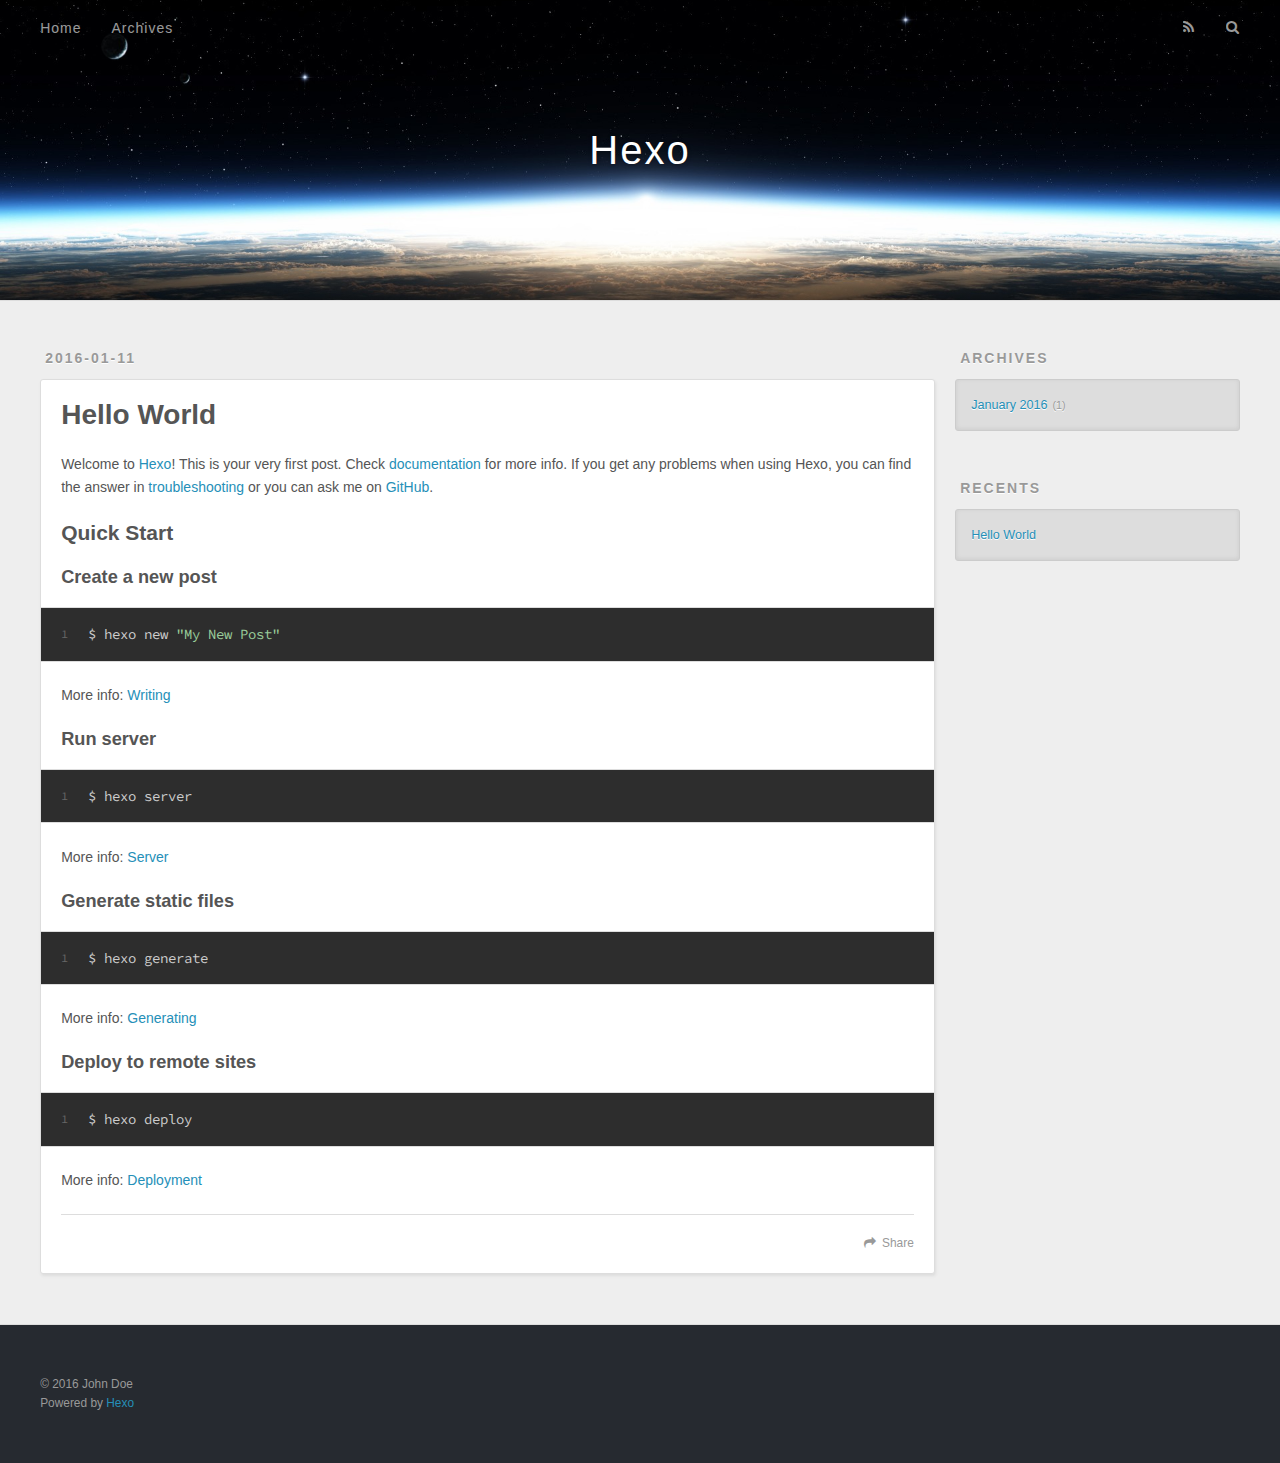
==== index.html @ 00f0c20d "create blog" ====
<!DOCTYPE html>
<html>
<head>
  <meta charset="utf-8">
  
  <title>Hexo</title>
  <meta name="viewport" content="width=device-width, initial-scale=1, maximum-scale=1">
  <meta name="description">
<meta property="og:type" content="website">
<meta property="og:title" content="Hexo">
<meta property="og:url" content="http://yoursite.com/index.html">
<meta property="og:site_name" content="Hexo">
<meta property="og:description">
<meta name="twitter:card" content="summary">
<meta name="twitter:title" content="Hexo">
<meta name="twitter:description">
  
    <link rel="alternative" href="/atom.xml" title="Hexo" type="application/atom+xml">
  
  
    <link rel="icon" href="/favicon.png">
  
  <link href="//fonts.googleapis.com/css?family=Source+Code+Pro" rel="stylesheet" type="text/css">
  <link rel="stylesheet" href="/css/style.css" type="text/css">
  

</head>
<body>
  <div id="container">
    <div id="wrap">
      <header id="header">
  <div id="banner"></div>
  <div id="header-outer" class="outer">
    <div id="header-title" class="inner">
      <h1 id="logo-wrap">
        <a href="/" id="logo">Hexo</a>
      </h1>
      
    </div>
    <div id="header-inner" class="inner">
      <nav id="main-nav">
        <a id="main-nav-toggle" class="nav-icon"></a>
        
          <a class="main-nav-link" href="/">Home</a>
        
          <a class="main-nav-link" href="/archives">Archives</a>
        
      </nav>
      <nav id="sub-nav">
        
          <a id="nav-rss-link" class="nav-icon" href="/atom.xml" title="RSS Feed"></a>
        
        <a id="nav-search-btn" class="nav-icon" title="Search"></a>
      </nav>
      <div id="search-form-wrap">
        <form action="//google.com/search" method="get" accept-charset="UTF-8" class="search-form"><input type="search" name="q" results="0" class="search-form-input" placeholder="Search"><button type="submit" class="search-form-submit">&#xF002;</button><input type="hidden" name="sitesearch" value="http://yoursite.com"></form>
      </div>
    </div>
  </div>
</header>
      <div class="outer">
        <section id="main">
  
    <article id="post-hello-world" class="article article-type-post" itemscope itemprop="blogPost">
  <div class="article-meta">
    <a href="/2016/01/11/hello-world/" class="article-date">
  <time datetime="2016-01-11T11:35:19.000Z" itemprop="datePublished">2016-01-11</time>
</a>
    
  </div>
  <div class="article-inner">
    
    
      <header class="article-header">
        
  
    <h1 itemprop="name">
      <a class="article-title" href="/2016/01/11/hello-world/">Hello World</a>
    </h1>
  

      </header>
    
    <div class="article-entry" itemprop="articleBody">
      
        <p>Welcome to <a href="http://hexo.io/" target="_blank" rel="external">Hexo</a>! This is your very first post. Check <a href="http://hexo.io/docs/" target="_blank" rel="external">documentation</a> for more info. If you get any problems when using Hexo, you can find the answer in <a href="http://hexo.io/docs/troubleshooting.html" target="_blank" rel="external">troubleshooting</a> or you can ask me on <a href="https://github.com/hexojs/hexo/issues" target="_blank" rel="external">GitHub</a>.</p>
<h2 id="Quick_Start"><a href="#Quick_Start" class="headerlink" title="Quick Start"></a>Quick Start</h2><h3 id="Create_a_new_post"><a href="#Create_a_new_post" class="headerlink" title="Create a new post"></a>Create a new post</h3><figure class="highlight bash"><table><tr><td class="gutter"><pre><span class="line">1</span><br></pre></td><td class="code"><pre><span class="line">$ hexo new <span class="string">"My New Post"</span></span><br></pre></td></tr></table></figure>
<p>More info: <a href="http://hexo.io/docs/writing.html" target="_blank" rel="external">Writing</a></p>
<h3 id="Run_server"><a href="#Run_server" class="headerlink" title="Run server"></a>Run server</h3><figure class="highlight bash"><table><tr><td class="gutter"><pre><span class="line">1</span><br></pre></td><td class="code"><pre><span class="line">$ hexo server</span><br></pre></td></tr></table></figure>
<p>More info: <a href="http://hexo.io/docs/server.html" target="_blank" rel="external">Server</a></p>
<h3 id="Generate_static_files"><a href="#Generate_static_files" class="headerlink" title="Generate static files"></a>Generate static files</h3><figure class="highlight bash"><table><tr><td class="gutter"><pre><span class="line">1</span><br></pre></td><td class="code"><pre><span class="line">$ hexo generate</span><br></pre></td></tr></table></figure>
<p>More info: <a href="http://hexo.io/docs/generating.html" target="_blank" rel="external">Generating</a></p>
<h3 id="Deploy_to_remote_sites"><a href="#Deploy_to_remote_sites" class="headerlink" title="Deploy to remote sites"></a>Deploy to remote sites</h3><figure class="highlight bash"><table><tr><td class="gutter"><pre><span class="line">1</span><br></pre></td><td class="code"><pre><span class="line">$ hexo deploy</span><br></pre></td></tr></table></figure>
<p>More info: <a href="http://hexo.io/docs/deployment.html" target="_blank" rel="external">Deployment</a></p>

      
    </div>
    <footer class="article-footer">
      <a data-url="http://yoursite.com/2016/01/11/hello-world/" data-id="cij9w9qoh00009g9wd6t5itrm" class="article-share-link">Share</a>
      
      
    </footer>
  </div>
  
</article>


  
  
</section>
        
          <aside id="sidebar">
  
    
  
    
  
    
  
    
  <div class="widget-wrap">
    <h3 class="widget-title">Archives</h3>
    <div class="widget">
      <ul class="archive-list"><li class="archive-list-item"><a class="archive-list-link" href="/archives/2016/01/">January 2016</a><span class="archive-list-count">1</span></li></ul>
    </div>
  </div>

  
    
  <div class="widget-wrap">
    <h3 class="widget-title">Recents</h3>
    <div class="widget">
      <ul>
        
          <li>
            <a href="/2016/01/11/hello-world/">Hello World</a>
          </li>
        
      </ul>
    </div>
  </div>

  
</aside>
        
      </div>
      <footer id="footer">
  
  <div class="outer">
    <div id="footer-info" class="inner">
      &copy; 2016 John Doe<br>
      Powered by <a href="http://hexo.io/" target="_blank">Hexo</a>
    </div>
  </div>
</footer>
    </div>
    <nav id="mobile-nav">
  
    <a href="/" class="mobile-nav-link">Home</a>
  
    <a href="/archives" class="mobile-nav-link">Archives</a>
  
</nav>
    

<script src="//ajax.googleapis.com/ajax/libs/jquery/2.0.3/jquery.min.js"></script>


  <link rel="stylesheet" href="/fancybox/jquery.fancybox.css" type="text/css">
  <script src="/fancybox/jquery.fancybox.pack.js" type="text/javascript"></script>


<script src="/js/script.js" type="text/javascript"></script>

  </div>
</body>
</html>
---- css/style.css ----
body {
  width: 100%;
}
body:before,
body:after {
  content: "";
  display: table;
}
body:after {
  clear: both;
}
html,
body,
div,
span,
applet,
object,
iframe,
h1,
h2,
h3,
h4,
h5,
h6,
p,
blockquote,
pre,
a,
abbr,
acronym,
address,
big,
cite,
code,
del,
dfn,
em,
img,
ins,
kbd,
q,
s,
samp,
small,
strike,
strong,
sub,
sup,
tt,
var,
dl,
dt,
dd,
ol,
ul,
li,
fieldset,
form,
label,
legend,
table,
caption,
tbody,
tfoot,
thead,
tr,
th,
td {
  margin: 0;
  padding: 0;
  border: 0;
  outline: 0;
  font-weight: inherit;
  font-style: inherit;
  font-family: inherit;
  font-size: 100%;
  vertical-align: baseline;
}
body {
  line-height: 1;
  color: #000;
  background: #fff;
}
ol,
ul {
  list-style: none;
}
table {
  border-collapse: separate;
  border-spacing: 0;
  vertical-align: middle;
}
caption,
th,
td {
  text-align: left;
  font-weight: normal;
  vertical-align: middle;
}
a img {
  border: none;
}
input,
button {
  margin: 0;
  padding: 0;
}
input::-moz-focus-inner,
button::-moz-focus-inner {
  border: 0;
  padding: 0;
}
@font-face {
  font-family: FontAwesome;
  font-style: normal;
  font-weight: normal;
  src: url("fonts/fontawesome-webfont.eot?v=#4.0.3");
  src: url("fonts/fontawesome-webfont.eot?#iefix&v=#4.0.3") format("embedded-opentype"), url("fonts/fontawesome-webfont.woff?v=#4.0.3") format("woff"), url("fonts/fontawesome-webfont.ttf?v=#4.0.3") format("truetype"), url("fonts/fontawesome-webfont.svg#fontawesomeregular?v=#4.0.3") format("svg");
}
html,
body,
#container {
  height: 100%;
}
body {
  background: #eee;
  font: 14px "Helvetica Neue", Helvetica, Arial, sans-serif;
  -webkit-text-size-adjust: 100%;
}
.outer {
  max-width: 1220px;
  margin: 0 auto;
  padding: 0 20px;
}
.outer:before,
.outer:after {
  content: "";
  display: table;
}
.outer:after {
  clear: both;
}
.inner {
  display: inline;
  float: left;
  width: 98.33333333333333%;
  margin: 0 0.833333333333333%;
}
.left,
.alignleft {
  float: left;
}
.right,
.alignright {
  float: right;
}
.clear {
  clear: both;
}
#container {
  position: relative;
}
.mobile-nav-on {
  overflow: hidden;
}
#wrap {
  height: 100%;
  width: 100%;
  position: absolute;
  top: 0;
  left: 0;
  -webkit-transition: 0.2s ease-out;
  -moz-transition: 0.2s ease-out;
  -ms-transition: 0.2s ease-out;
  transition: 0.2s ease-out;
  z-index: 1;
  background: #eee;
}
.mobile-nav-on #wrap {
  left: 280px;
}
@media screen and (min-width: 768px) {
  #main {
    display: inline;
    float: left;
    width: 73.33333333333333%;
    margin: 0 0.833333333333333%;
  }
}
.article-date,
.article-category-link,
.archive-year,
.widget-title {
  text-decoration: none;
  text-transform: uppercase;
  letter-spacing: 2px;
  color: #999;
  margin-bottom: 1em;
  margin-left: 5px;
  line-height: 1em;
  text-shadow: 0 1px #fff;
  font-weight: bold;
}
.article-inner,
.archive-article-inner {
  background: #fff;
  -webkit-box-shadow: 1px 2px 3px #ddd;
  box-shadow: 1px 2px 3px #ddd;
  border: 1px solid #ddd;
  -webkit-border-radius: 3px;
  border-radius: 3px;
}
.article-entry h1,
.widget h1 {
  font-size: 2em;
}
.article-entry h2,
.widget h2 {
  font-size: 1.5em;
}
.article-entry h3,
.widget h3 {
  font-size: 1.3em;
}
.article-entry h4,
.widget h4 {
  font-size: 1.2em;
}
.article-entry h5,
.widget h5 {
  font-size: 1em;
}
.article-entry h6,
.widget h6 {
  font-size: 1em;
  color: #999;
}
.article-entry hr,
.widget hr {
  border: 1px dashed #ddd;
}
.article-entry strong,
.widget strong {
  font-weight: bold;
}
.article-entry em,
.widget em,
.article-entry cite,
.widget cite {
  font-style: italic;
}
.article-entry sup,
.widget sup,
.article-entry sub,
.widget sub {
  font-size: 0.75em;
  line-height: 0;
  position: relative;
  vertical-align: baseline;
}
.article-entry sup,
.widget sup {
  top: -0.5em;
}
.article-entry sub,
.widget sub {
  bottom: -0.2em;
}
.article-entry small,
.widget small {
  font-size: 0.85em;
}
.article-entry acronym,
.widget acronym,
.article-entry abbr,
.widget abbr {
  border-bottom: 1px dotted;
}
.article-entry ul,
.widget ul,
.article-entry ol,
.widget ol,
.article-entry dl,
.widget dl {
  margin: 0 20px;
  line-height: 1.6em;
}
.article-entry ul ul,
.widget ul ul,
.article-entry ol ul,
.widget ol ul,
.article-entry ul ol,
.widget ul ol,
.article-entry ol ol,
.widget ol ol {
  margin-top: 0;
  margin-bottom: 0;
}
.article-entry ul,
.widget ul {
  list-style: disc;
}
.article-entry ol,
.widget ol {
  list-style: decimal;
}
.article-entry dt,
.widget dt {
  font-weight: bold;
}
#header {
  height: 300px;
  position: relative;
  border-bottom: 1px solid #ddd;
}
#header:before,
#header:after {
  content: "";
  position: absolute;
  left: 0;
  right: 0;
  height: 40px;
}
#header:before {
  top: 0;
  background: -webkit-linear-gradient(rgba(0,0,0,0.2), transparent);
  background: -moz-linear-gradient(rgba(0,0,0,0.2), transparent);
  background: -ms-linear-gradient(rgba(0,0,0,0.2), transparent);
  background: linear-gradient(rgba(0,0,0,0.2), transparent);
}
#header:after {
  bottom: 0;
  background: -webkit-linear-gradient(transparent, rgba(0,0,0,0.2));
  background: -moz-linear-gradient(transparent, rgba(0,0,0,0.2));
  background: -ms-linear-gradient(transparent, rgba(0,0,0,0.2));
  background: linear-gradient(transparent, rgba(0,0,0,0.2));
}
#header-outer {
  height: 100%;
  position: relative;
}
#header-inner {
  position: relative;
  overflow: hidden;
}
#banner {
  position: absolute;
  top: 0;
  left: 0;
  width: 100%;
  height: 100%;
  background: url("images/banner.jpg") center #000;
  -webkit-background-size: cover;
  -moz-background-size: cover;
  background-size: cover;
  z-index: -1;
}
#header-title {
  text-align: center;
  height: 40px;
  position: absolute;
  top: 50%;
  left: 0;
  margin-top: -20px;
}
#logo,
#subtitle {
  text-decoration: none;
  color: #fff;
  font-weight: 300;
  text-shadow: 0 1px 4px rgba(0,0,0,0.3);
}
#logo {
  font-size: 40px;
  line-height: 40px;
  letter-spacing: 2px;
}
#subtitle {
  font-size: 16px;
  line-height: 16px;
  letter-spacing: 1px;
}
#subtitle-wrap {
  margin-top: 16px;
}
#main-nav {
  float: left;
  margin-left: -15px;
}
.nav-icon,
.main-nav-link {
  float: left;
  color: #fff;
  opacity: 0.6;
  text-decoration: none;
  text-shadow: 0 1px rgba(0,0,0,0.2);
  -webkit-transition: opacity 0.2s;
  -moz-transition: opacity 0.2s;
  -ms-transition: opacity 0.2s;
  transition: opacity 0.2s;
  display: block;
  padding: 20px 15px;
}
.nav-icon:hover,
.main-nav-link:hover {
  opacity: 1;
}
.nav-icon {
  font-family: FontAwesome;
  text-align: center;
  font-size: 14px;
  width: 14px;
  height: 14px;
  padding: 20px 15px;
  position: relative;
  cursor: pointer;
}
.main-nav-link {
  font-weight: 300;
  letter-spacing: 1px;
}
@media screen and (max-width: 479px) {
  .main-nav-link {
    display: none;
  }
}
#main-nav-toggle {
  display: none;
}
#main-nav-toggle:before {
  content: "\f0c9";
}
@media screen and (max-width: 479px) {
  #main-nav-toggle {
    display: block;
  }
}
#sub-nav {
  float: right;
  margin-right: -15px;
}
#nav-rss-link:before {
  content: "\f09e";
}
#nav-search-btn:before {
  content: "\f002";
}
#search-form-wrap {
  position: absolute;
  top: 15px;
  width: 150px;
  height: 30px;
  right: -150px;
  opacity: 0;
  -webkit-transition: 0.2s ease-out;
  -moz-transition: 0.2s ease-out;
  -ms-transition: 0.2s ease-out;
  transition: 0.2s ease-out;
}
#search-form-wrap.on {
  opacity: 1;
  right: 0;
}
@media screen and (max-width: 479px) {
  #search-form-wrap {
    width: 100%;
    right: -100%;
  }
}
.search-form {
  position: absolute;
  top: 0;
  left: 0;
  right: 0;
  background: #fff;
  padding: 5px 15px;
  -webkit-border-radius: 15px;
  border-radius: 15px;
  -webkit-box-shadow: 0 0 10px rgba(0,0,0,0.3);
  box-shadow: 0 0 10px rgba(0,0,0,0.3);
}
.search-form-input {
  border: none;
  background: none;
  color: #555;
  width: 100%;
  font: 13px "Helvetica Neue", Helvetica, Arial, sans-serif;
  outline: none;
}
.search-form-input::-webkit-search-results-decoration,
.search-form-input::-webkit-search-cancel-button {
  -webkit-appearance: none;
}
.search-form-submit {
  position: absolute;
  top: 50%;
  right: 10px;
  margin-top: -7px;
  font: 13px FontAwesome;
  border: none;
  background: none;
  color: #bbb;
  cursor: pointer;
}
.search-form-submit:hover,
.search-form-submit:focus {
  color: #777;
}
.article {
  margin: 50px 0;
}
.article-inner {
  overflow: hidden;
}
.article-meta:before,
.article-meta:after {
  content: "";
  display: table;
}
.article-meta:after {
  clear: both;
}
.article-date {
  float: left;
}
.article-category {
  float: left;
  line-height: 1em;
  color: #ccc;
  text-shadow: 0 1px #fff;
  margin-left: 8px;
}
.article-category:before {
  content: "\2022";
}
.article-category-link {
  margin: 0 12px 1em;
}
.article-header {
  padding: 20px 20px 0;
}
.article-title {
  text-decoration: none;
  font-size: 2em;
  font-weight: bold;
  color: #555;
  line-height: 1.1em;
  -webkit-transition: color 0.2s;
  -moz-transition: color 0.2s;
  -ms-transition: color 0.2s;
  transition: color 0.2s;
}
a.article-title:hover {
  color: #258fb8;
}
.article-entry {
  color: #555;
  padding: 0 20px;
}
.article-entry:before,
.article-entry:after {
  content: "";
  display: table;
}
.article-entry:after {
  clear: both;
}
.article-entry p,
.article-entry table {
  line-height: 1.6em;
  margin: 1.6em 0;
}
.article-entry h1,
.article-entry h2,
.article-entry h3,
.article-entry h4,
.article-entry h5,
.article-entry h6 {
  font-weight: bold;
}
.article-entry h1,
.article-entry h2,
.article-entry h3,
.article-entry h4,
.article-entry h5,
.article-entry h6 {
  line-height: 1.1em;
  margin: 1.1em 0;
}
.article-entry a {
  color: #258fb8;
  text-decoration: none;
}
.article-entry a:hover {
  text-decoration: underline;
}
.article-entry ul,
.article-entry ol,
.article-entry dl {
  margin-top: 1.6em;
  margin-bottom: 1.6em;
}
.article-entry img,
.article-entry video {
  max-width: 100%;
  height: auto;
  display: block;
  margin: auto;
}
.article-entry iframe {
  border: none;
}
.article-entry table {
  width: 100%;
  border-collapse: collapse;
  border-spacing: 0;
}
.article-entry th {
  font-weight: bold;
  border-bottom: 3px solid #ddd;
  padding-bottom: 0.5em;
}
.article-entry td {
  border-bottom: 1px solid #ddd;
  padding: 10px 0;
}
.article-entry blockquote {
  font-family: Georgia, "Times New Roman", serif;
  font-size: 1.4em;
  margin: 1.6em 20px;
  text-align: center;
}
.article-entry blockquote footer {
  font-size: 14px;
  margin: 1.6em 0;
  font-family: "Helvetica Neue", Helvetica, Arial, sans-serif;
}
.article-entry blockquote footer cite:before {
  content: "—";
  padding: 0 0.5em;
}
.article-entry .pullquote {
  text-align: left;
  width: 45%;
  margin: 0;
}
.article-entry .pullquote.left {
  margin-left: 0.5em;
  margin-right: 1em;
}
.article-entry .pullquote.right {
  margin-right: 0.5em;
  margin-left: 1em;
}
.article-entry .caption {
  color: #999;
  display: block;
  font-size: 0.9em;
  margin-top: 0.5em;
  position: relative;
  text-align: center;
}
.article-entry .video-container {
  position: relative;
  padding-top: 56.25%;
  height: 0;
  overflow: hidden;
}
.article-entry .video-container iframe,
.article-entry .video-container object,
.article-entry .video-container embed {
  position: absolute;
  top: 0;
  left: 0;
  width: 100%;
  height: 100%;
  margin-top: 0;
}
.article-more-link a {
  display: inline-block;
  line-height: 1em;
  padding: 6px 15px;
  -webkit-border-radius: 15px;
  border-radius: 15px;
  background: #eee;
  color: #999;
  text-shadow: 0 1px #fff;
  text-decoration: none;
}
.article-more-link a:hover {
  background: #258fb8;
  color: #fff;
  text-decoration: none;
  text-shadow: 0 1px #1e7293;
}
.article-footer {
  font-size: 0.85em;
  line-height: 1.6em;
  border-top: 1px solid #ddd;
  padding-top: 1.6em;
  margin: 0 20px 20px;
}
.article-footer:before,
.article-footer:after {
  content: "";
  display: table;
}
.article-footer:after {
  clear: both;
}
.article-footer a {
  color: #999;
  text-decoration: none;
}
.article-footer a:hover {
  color: #555;
}
.article-tag-list-item {
  float: left;
  margin-right: 10px;
}
.article-tag-list-link:before {
  content: "#";
}
.article-comment-link {
  float: right;
}
.article-comment-link:before {
  content: "\f075";
  font-family: FontAwesome;
  padding-right: 8px;
}
.article-share-link {
  cursor: pointer;
  float: right;
  margin-left: 20px;
}
.article-share-link:before {
  content: "\f064";
  font-family: FontAwesome;
  padding-right: 6px;
}
#article-nav {
  position: relative;
}
#article-nav:before,
#article-nav:after {
  content: "";
  display: table;
}
#article-nav:after {
  clear: both;
}
@media screen and (min-width: 768px) {
  #article-nav {
    margin: 50px 0;
  }
  #article-nav:before {
    width: 8px;
    height: 8px;
    position: absolute;
    top: 50%;
    left: 50%;
    margin-top: -4px;
    margin-left: -4px;
    content: "";
    -webkit-border-radius: 50%;
    border-radius: 50%;
    background: #ddd;
    -webkit-box-shadow: 0 1px 2px #fff;
    box-shadow: 0 1px 2px #fff;
  }
}
.article-nav-link-wrap {
  text-decoration: none;
  text-shadow: 0 1px #fff;
  color: #999;
  -webkit-box-sizing: border-box;
  -moz-box-sizing: border-box;
  box-sizing: border-box;
  margin-top: 50px;
  text-align: center;
  display: block;
}
.article-nav-link-wrap:hover {
  color: #555;
}
@media screen and (min-width: 768px) {
  .article-nav-link-wrap {
    width: 50%;
    margin-top: 0;
  }
}
@media screen and (min-width: 768px) {
  #article-nav-newer {
    float: left;
    text-align: right;
    padding-right: 20px;
  }
}
@media screen and (min-width: 768px) {
  #article-nav-older {
    float: right;
    text-align: left;
    padding-left: 20px;
  }
}
.article-nav-caption {
  text-transform: uppercase;
  letter-spacing: 2px;
  color: #ddd;
  line-height: 1em;
  font-weight: bold;
}
#article-nav-newer .article-nav-caption {
  margin-right: -2px;
}
.article-nav-title {
  font-size: 0.85em;
  line-height: 1.6em;
  margin-top: 0.5em;
}
.article-share-box {
  position: absolute;
  display: none;
  background: #fff;
  -webkit-box-shadow: 1px 2px 10px rgba(0,0,0,0.2);
  box-shadow: 1px 2px 10px rgba(0,0,0,0.2);
  -webkit-border-radius: 3px;
  border-radius: 3px;
  margin-left: -145px;
  overflow: hidden;
  z-index: 1;
}
.article-share-box.on {
  display: block;
}
.article-share-input {
  width: 100%;
  background: none;
  -webkit-box-sizing: border-box;
  -moz-box-sizing: border-box;
  box-sizing: border-box;
  font: 14px "Helvetica Neue", Helvetica, Arial, sans-serif;
  padding: 0 15px;
  color: #555;
  outline: none;
  border: 1px solid #ddd;
  -webkit-border-radius: 3px 3px 0 0;
  border-radius: 3px 3px 0 0;
  height: 36px;
  line-height: 36px;
}
.article-share-links {
  background: #eee;
}
.article-share-links:before,
.article-share-links:after {
  content: "";
  display: table;
}
.article-share-links:after {
  clear: both;
}
.article-share-twitter,
.article-share-facebook,
.article-share-pinterest,
.article-share-google {
  width: 50px;
  height: 36px;
  display: block;
  float: left;
  position: relative;
  color: #999;
  text-shadow: 0 1px #fff;
}
.article-share-twitter:before,
.article-share-facebook:before,
.article-share-pinterest:before,
.article-share-google:before {
  font-size: 20px;
  font-family: FontAwesome;
  width: 20px;
  height: 20px;
  position: absolute;
  top: 50%;
  left: 50%;
  margin-top: -10px;
  margin-left: -10px;
  text-align: center;
}
.article-share-twitter:hover,
.article-share-facebook:hover,
.article-share-pinterest:hover,
.article-share-google:hover {
  color: #fff;
}
.article-share-twitter:before {
  content: "\f099";
}
.article-share-twitter:hover {
  background: #00aced;
  text-shadow: 0 1px #008abe;
}
.article-share-facebook:before {
  content: "\f09a";
}
.article-share-facebook:hover {
  background: #3b5998;
  text-shadow: 0 1px #2f477a;
}
.article-share-pinterest:before {
  content: "\f0d2";
}
.article-share-pinterest:hover {
  background: #cb2027;
  text-shadow: 0 1px #a21a1f;
}
.article-share-google:before {
  content: "\f0d5";
}
.article-share-google:hover {
  background: #dd4b39;
  text-shadow: 0 1px #be3221;
}
.article-gallery {
  background: #000;
  position: relative;
}
.article-gallery-photos {
  position: relative;
  overflow: hidden;
}
.article-gallery-img {
  display: none;
  max-width: 100%;
}
.article-gallery-img:first-child {
  display: block;
}
.article-gallery-img.loaded {
  position: absolute;
  display: block;
}
.article-gallery-img img {
  display: block;
  max-width: 100%;
  margin: 0 auto;
}
#comments {
  background: #fff;
  -webkit-box-shadow: 1px 2px 3px #ddd;
  box-shadow: 1px 2px 3px #ddd;
  padding: 20px;
  border: 1px solid #ddd;
  -webkit-border-radius: 3px;
  border-radius: 3px;
  margin: 50px 0;
}
#comments a {
  color: #258fb8;
}
.archives-wrap {
  margin: 50px 0;
}
.archives:before,
.archives:after {
  content: "";
  display: table;
}
.archives:after {
  clear: both;
}
.archive-year-wrap {
  margin-bottom: 1em;
}
.archives {
  -webkit-column-gap: 10px;
  -moz-column-gap: 10px;
  column-gap: 10px;
}
@media screen and (min-width: 480px) and (max-width: 767px) {
  .archives {
    -webkit-column-count: 2;
    -moz-column-count: 2;
    column-count: 2;
  }
}
@media screen and (min-width: 768px) {
  .archives {
    -webkit-column-count: 3;
    -moz-column-count: 3;
    column-count: 3;
  }
}
.archive-article {
  -webkit-column-break-inside: avoid;
  page-break-inside: avoid;
  overflow: hidden;
  break-inside: avoid-column;
}
.archive-article-inner {
  padding: 10px;
  margin-bottom: 15px;
}
.archive-article-title {
  text-decoration: none;
  font-weight: bold;
  color: #555;
  -webkit-transition: color 0.2s;
  -moz-transition: color 0.2s;
  -ms-transition: color 0.2s;
  transition: color 0.2s;
  line-height: 1.6em;
}
.archive-article-title:hover {
  color: #258fb8;
}
.archive-article-footer {
  margin-top: 1em;
}
.archive-article-date {
  color: #999;
  text-decoration: none;
  font-size: 0.85em;
  line-height: 1em;
  margin-bottom: 0.5em;
  display: block;
}
#page-nav {
  margin: 50px auto;
  background: #fff;
  -webkit-box-shadow: 1px 2px 3px #ddd;
  box-shadow: 1px 2px 3px #ddd;
  border: 1px solid #ddd;
  -webkit-border-radius: 3px;
  border-radius: 3px;
  text-align: center;
  color: #999;
  overflow: hidden;
}
#page-nav:before,
#page-nav:after {
  content: "";
  display: table;
}
#page-nav:after {
  clear: both;
}
#page-nav a,
#page-nav span {
  padding: 10px 20px;
  line-height: 1;
  height: 2ex;
}
#page-nav a {
  color: #999;
  text-decoration: none;
}
#page-nav a:hover {
  background: #999;
  color: #fff;
}
#page-nav .prev {
  float: left;
}
#page-nav .next {
  float: right;
}
#page-nav .page-number {
  display: inline-block;
}
@media screen and (max-width: 479px) {
  #page-nav .page-number {
    display: none;
  }
}
#page-nav .current {
  color: #555;
  font-weight: bold;
}
#page-nav .space {
  color: #ddd;
}
#footer {
  background: #262a30;
  padding: 50px 0;
  border-top: 1px solid #ddd;
  color: #999;
}
#footer a {
  color: #258fb8;
  text-decoration: none;
}
#footer a:hover {
  text-decoration: underline;
}
#footer-info {
  line-height: 1.6em;
  font-size: 0.85em;
}
.article-entry pre,
.article-entry .highlight {
  background: #2d2d2d;
  margin: 0 -20px;
  padding: 15px 20px;
  border-style: solid;
  border-color: #ddd;
  border-width: 1px 0;
  overflow: auto;
  color: #ccc;
  line-height: 22.400000000000002px;
}
.article-entry .highlight .gutter pre,
.article-entry .gist .gist-file .gist-data .line-numbers {
  color: #666;
  font-size: 0.85em;
}
.article-entry pre,
.article-entry code {
  font-family: "Source Code Pro", Consolas, Monaco, Menlo, Consolas, monospace;
}
.article-entry code {
  background: #eee;
  text-shadow: 0 1px #fff;
  padding: 0 0.3em;
}
.article-entry pre code {
  background: none;
  text-shadow: none;
  padding: 0;
}
.article-entry .highlight pre {
  border: none;
  margin: 0;
  padding: 0;
}
.article-entry .highlight table {
  margin: 0;
  width: auto;
}
.article-entry .highlight td {
  border: none;
  padding: 0;
}
.article-entry .highlight figcaption {
  font-size: 0.85em;
  color: #999;
  line-height: 1em;
  margin-bottom: 1em;
}
.article-entry .highlight figcaption:before,
.article-entry .highlight figcaption:after {
  content: "";
  display: table;
}
.article-entry .highlight figcaption:after {
  clear: both;
}
.article-entry .highlight figcaption a {
  float: right;
}
.article-entry .highlight .gutter pre {
  text-align: right;
  padding-right: 20px;
}
.article-entry .highlight .line {
  height: 22.400000000000002px;
}
.article-entry .gist {
  margin: 0 -20px;
  border-style: solid;
  border-color: #ddd;
  border-width: 1px 0;
  background: #2d2d2d;
  padding: 15px 20px 15px 0;
}
.article-entry .gist .gist-file {
  border: none;
  font-family: "Source Code Pro", Consolas, Monaco, Menlo, Consolas, monospace;
  margin: 0;
}
.article-entry .gist .gist-file .gist-data {
  background: none;
  border: none;
}
.article-entry .gist .gist-file .gist-data .line-numbers {
  background: none;
  border: none;
  padding: 0 20px 0 0;
}
.article-entry .gist .gist-file .gist-data .line-data {
  padding: 0 !important;
}
.article-entry .gist .gist-file .highlight {
  margin: 0;
  padding: 0;
  border: none;
}
.article-entry .gist .gist-file .gist-meta {
  background: #2d2d2d;
  color: #999;
  font: 0.85em "Helvetica Neue", Helvetica, Arial, sans-serif;
  text-shadow: 0 0;
  padding: 0;
  margin-top: 1em;
  margin-left: 20px;
}
.article-entry .gist .gist-file .gist-meta a {
  color: #258fb8;
  font-weight: normal;
}
.article-entry .gist .gist-file .gist-meta a:hover {
  text-decoration: underline;
}
pre .comment,
pre .title {
  color: #999;
}
pre .variable,
pre .attribute,
pre .tag,
pre .regexp,
pre .ruby .constant,
pre .xml .tag .title,
pre .xml .pi,
pre .xml .doctype,
pre .html .doctype,
pre .css .id,
pre .css .class,
pre .css .pseudo {
  color: #f2777a;
}
pre .number,
pre .preprocessor,
pre .built_in,
pre .literal,
pre .params,
pre .constant {
  color: #f99157;
}
pre .class,
pre .ruby .class .title,
pre .css .rules .attribute {
  color: #9c9;
}
pre .string,
pre .value,
pre .inheritance,
pre .header,
pre .ruby .symbol,
pre .xml .cdata {
  color: #9c9;
}
pre .css .hexcolor {
  color: #6cc;
}
pre .function,
pre .python .decorator,
pre .python .title,
pre .ruby .function .title,
pre .ruby .title .keyword,
pre .perl .sub,
pre .javascript .title,
pre .coffeescript .title {
  color: #69c;
}
pre .keyword,
pre .javascript .function {
  color: #c9c;
}
@media screen and (max-width: 479px) {
  #mobile-nav {
    position: absolute;
    top: 0;
    left: 0;
    width: 280px;
    height: 100%;
    background: #191919;
    border-right: 1px solid #fff;
  }
}
@media screen and (max-width: 479px) {
  .mobile-nav-link {
    display: block;
    color: #999;
    text-decoration: none;
    padding: 15px 20px;
    font-weight: bold;
  }
  .mobile-nav-link:hover {
    color: #fff;
  }
}
@media screen and (min-width: 768px) {
  #sidebar {
    display: inline;
    float: left;
    width: 23.333333333333332%;
    margin: 0 0.833333333333333%;
  }
}
.widget-wrap {
  margin: 50px 0;
}
.widget {
  color: #777;
  text-shadow: 0 1px #fff;
  background: #ddd;
  -webkit-box-shadow: 0 -1px 4px #ccc inset;
  box-shadow: 0 -1px 4px #ccc inset;
  border: 1px solid #ccc;
  padding: 15px;
  -webkit-border-radius: 3px;
  border-radius: 3px;
}
.widget a {
  color: #258fb8;
  text-decoration: none;
}
.widget a:hover {
  text-decoration: underline;
}
.widget ul ul,
.widget ol ul,
.widget dl ul,
.widget ul ol,
.widget ol ol,
.widget dl ol,
.widget ul dl,
.widget ol dl,
.widget dl dl {
  margin-left: 15px;
  list-style: disc;
}
.widget {
  line-height: 1.6em;
  word-wrap: break-word;
  font-size: 0.9em;
}
.widget ul,
.widget ol {
  list-style: none;
  margin: 0;
}
.widget ul ul,
.widget ol ul,
.widget ul ol,
.widget ol ol {
  margin: 0 20px;
}
.widget ul ul,
.widget ol ul {
  list-style: disc;
}
.widget ul ol,
.widget ol ol {
  list-style: decimal;
}
.category-list-count,
.tag-list-count,
.archive-list-count {
  padding-left: 5px;
  color: #999;
  font-size: 0.85em;
}
.category-list-count:before,
.tag-list-count:before,
.archive-list-count:before {
  content: "(";
}
.category-list-count:after,
.tag-list-count:after,
.archive-list-count:after {
  content: ")";
}
.tagcloud a {
  margin-right: 5px;
  display: inline-block;
}
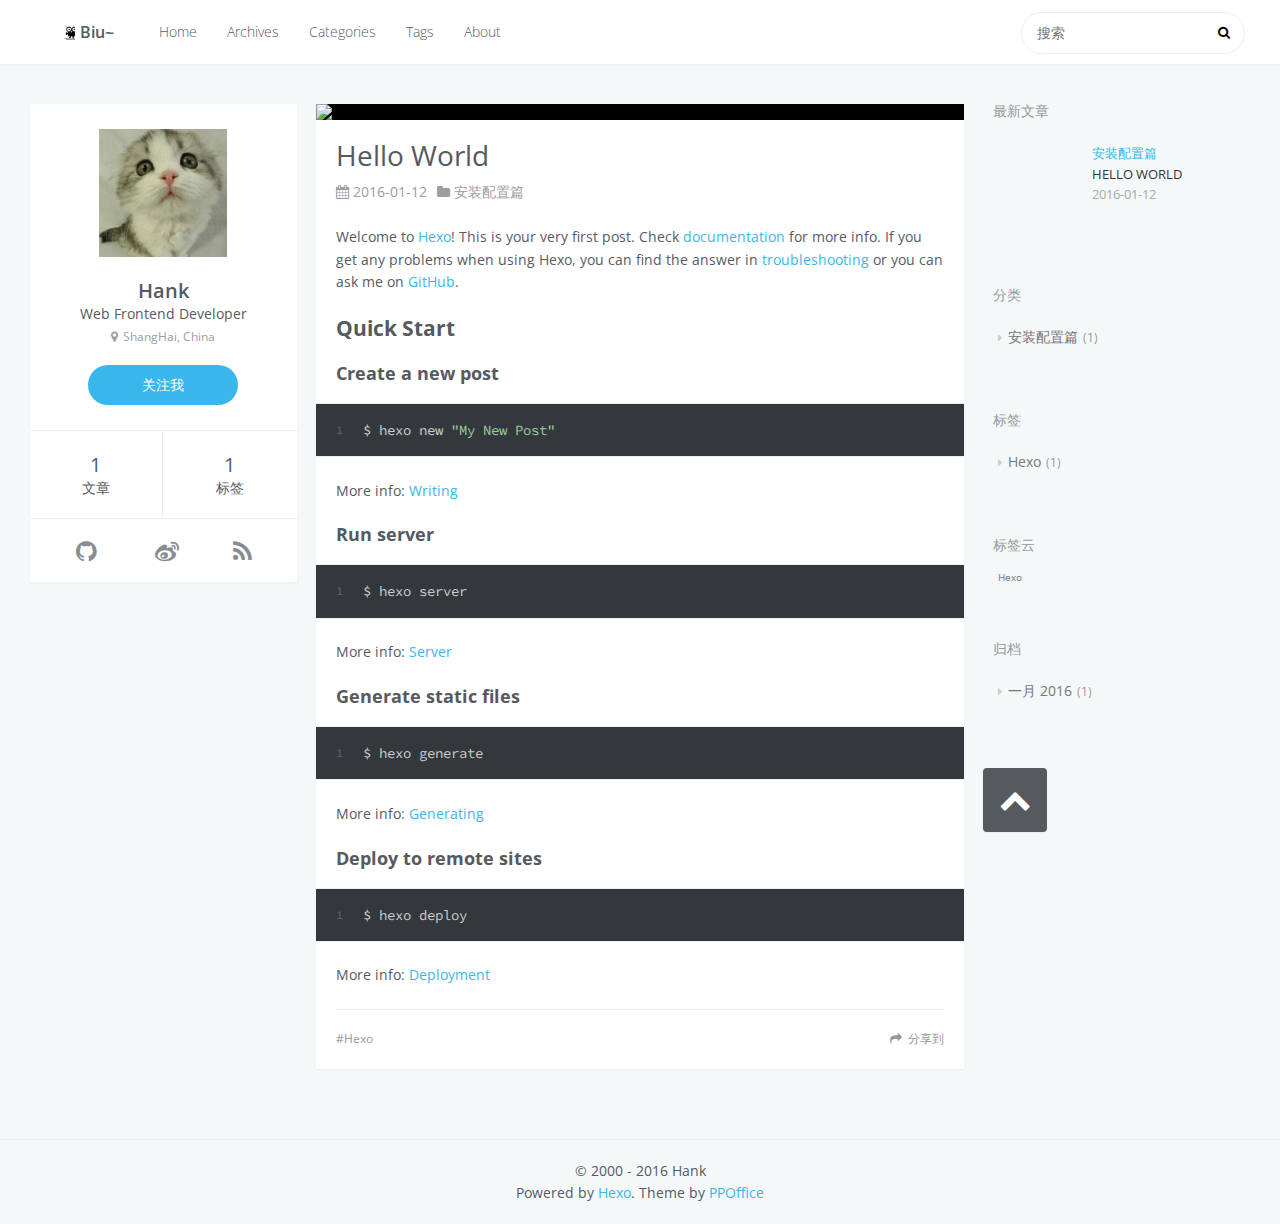
==== commit 0e3ead07: "create blog" ====
--- a/index.html
+++ b/index.html
@@ -3,87 +3,179 @@
 <head>
   <meta charset="utf-8">
   
-  <title>Hexo</title>
+  <title>Biu~</title>
   <meta name="viewport" content="width=device-width, initial-scale=1, maximum-scale=1">
-  <meta name="description">
+  <meta name="description" content="Hank blog">
 <meta property="og:type" content="website">
-<meta property="og:title" content="Hexo">
-<meta property="og:url" content="http://yoursite.com/index.html">
-<meta property="og:site_name" content="Hexo">
-<meta property="og:description">
+<meta property="og:title" content="Biu~">
+<meta property="og:url" content="http://github.com/HankLiang/index.html">
+<meta property="og:site_name" content="Biu~">
+<meta property="og:description" content="Hank blog">
 <meta name="twitter:card" content="summary">
-<meta name="twitter:title" content="Hexo">
-<meta name="twitter:description">
-  
-    <link rel="alternative" href="/atom.xml" title="Hexo" type="application/atom+xml">
-  
-  
-    <link rel="icon" href="/favicon.png">
-  
-  <link href="//fonts.googleapis.com/css?family=Source+Code+Pro" rel="stylesheet" type="text/css">
+<meta name="twitter:title" content="Biu~">
+<meta name="twitter:description" content="Hank blog">
+  
+  
+    <link rel="icon" href="favicon.jpg">
+  
+  
+ <link href='https://fonts.googleapis.com/css?family=Open+Sans:400italic,400,600' rel='stylesheet' type='text/css'>
+ <link href='https://fonts.googleapis.com/css?family=Source+Code+Pro' rel='stylesheet' type='text/css'>
+
+
   <link rel="stylesheet" href="/css/style.css" type="text/css">
-  
-
+  <link rel="stylesheet" href="/font-awesome/css/font-awesome.min.css" type="text/css">
+  
+
+  
+
+  
 </head>
 <body>
   <div id="container">
-    <div id="wrap">
-      <header id="header">
-  <div id="banner"></div>
-  <div id="header-outer" class="outer">
-    <div id="header-title" class="inner">
-      <h1 id="logo-wrap">
-        <a href="/" id="logo">Hexo</a>
-      </h1>
-      
-    </div>
-    <div id="header-inner" class="inner">
+    <header id="header">
+  <div id="header-main" class="header-inner">
+    <div class="outer">
+      <a href="/" id="logo"><i class="logo" style="background-image: url(/css/images/logo.jpg)"></i><span class="site-title">Biu~</span></a>
       <nav id="main-nav">
-        <a id="main-nav-toggle" class="nav-icon"></a>
-        
-          <a class="main-nav-link" href="/">Home</a>
+        
+          <a class="main-nav-link" href="/.">Home</a>
         
           <a class="main-nav-link" href="/archives">Archives</a>
         
+          <a class="main-nav-link" href="/categories">Categories</a>
+        
+          <a class="main-nav-link" href="/tags">Tags</a>
+        
+          <a class="main-nav-link" href="/about">About</a>
+        
       </nav>
-      <nav id="sub-nav">
-        
-          <a id="nav-rss-link" class="nav-icon" href="/atom.xml" title="RSS Feed"></a>
-        
-        <a id="nav-search-btn" class="nav-icon" title="Search"></a>
-      </nav>
+      
+        <nav id="sub-nav">
+          <div class="profile" id="profile-nav">
+            <a id="profile-anchor" href="javascript:;"><img class="avatar" src="/css/images/avatar.jpg"><i class="fa fa-caret-down"></i></a>
+          </div>
+        </nav>
+      
       <div id="search-form-wrap">
-        <form action="//google.com/search" method="get" accept-charset="UTF-8" class="search-form"><input type="search" name="q" results="0" class="search-form-input" placeholder="Search"><button type="submit" class="search-form-submit">&#xF002;</button><input type="hidden" name="sitesearch" value="http://yoursite.com"></form>
+        
+          <form action="//google.com/search" method="get" accept-charset="UTF-8" class="search-form"><input type="search" name="q" results="0" class="search-form-input" placeholder="搜索"><button type="submit" class="search-form-submit"> </button><input type="hidden" name="sitesearch" value="http://github.com/HankLiang"></form>
+        
       </div>
     </div>
   </div>
+  <div id="main-nav-mobile" class="header-sub header-inner">
+    <table class="menu outer">
+      <tr>
+        
+          <td><a class="main-nav-link" href="/.">Home</a></td>
+        
+          <td><a class="main-nav-link" href="/archives">Archives</a></td>
+        
+          <td><a class="main-nav-link" href="/categories">Categories</a></td>
+        
+          <td><a class="main-nav-link" href="/tags">Tags</a></td>
+        
+          <td><a class="main-nav-link" href="/about">About</a></td>
+        
+        <td>
+          
+            <form action="//google.com/search" method="get" accept-charset="UTF-8" class="search-form"><input type="search" name="q" results="0" class="search-form-input" placeholder="搜索"><input type="hidden" name="sitesearch" value="http://github.com/HankLiang"></form>
+          
+        </td>
+      </tr>
+    </table>
+  </div>
 </header>
-      <div class="outer">
-        <section id="main">
-  
-    <article id="post-hello-world" class="article article-type-post" itemscope itemprop="blogPost">
-  <div class="article-meta">
-    <a href="/2016/01/11/hello-world/" class="article-date">
-  <time datetime="2016-01-11T11:35:19.000Z" itemprop="datePublished">2016-01-11</time>
-</a>
-    
-  </div>
+
+    <div class="outer">
+      
+        <aside id="profile">
+  <div class="inner profile-inner">
+    <div class="base-info profile-block">
+      <img id="avatar" src="/css/images/avatar.jpg">
+      <h2 id="name">Hank</h2>
+      <h3 id="title">Web Frontend Developer</h3>
+      <span id="location"><i class="fa fa-map-marker"></i>ShangHai, China</span>
+      <a id="follow" href="https://github.com/HankLiang">关注我</a>
+    </div>
+    <div class="article-info profile-block">
+      <div class="article-info-block">
+        1
+        <span>文章</span>
+      </div>
+      <div class="article-info-block">
+        1
+        <span>标签</span>
+      </div>
+    </div>
+    
+    <div class="contact-info profile-block">
+      <table class="contact-list">
+        <tr>
+          
+          <td><a href="http://github.com/HankLiang" target="_blank" title="github"><i class="fa fa-github"></i></a></td>
+          
+          <td><a href="http://weibo.com/u/2321410461" target="_blank" title="weibo"><i class="fa fa-weibo"></i></a></td>
+          
+          <td><a href="/#" target="_blank" title="rss"><i class="fa fa-rss"></i></a></td>
+          
+        </tr>
+      </table>
+    </div>
+    
+    
+  </div>
+</aside>
+
+      
+      <section id="main">
+      <article id="post-hello-world" class="article article-type-post" itemscope itemprop="blogPost">
   <div class="article-inner">
     
     
+<div class="article-gallery">
+  <div class="article-gallery-photos">
+    
+      <a class="article-gallery-img fancybox" href="http://bruce.u.qiniudn.com/2013/11/27/reading/photos-1.jpg" rel="gallery_cijapa8mg00006f9wgy55vdid">
+        <img src="http://bruce.u.qiniudn.com/2013/11/27/reading/photos-1.jpg" itemprop="image">
+      </a>
+    
+  </div>
+</div>
+
+    
       <header class="article-header">
         
   
     <h1 itemprop="name">
-      <a class="article-title" href="/2016/01/11/hello-world/">Hello World</a>
+      <a class="article-title" href="/2016/01/12/hello-world/">Hello World</a>
     </h1>
   
 
+        <div class="article-meta">
+          
+  <div class="article-date">
+    <i class="fa fa-calendar"></i>
+    <a href="/2016/01/12/hello-world/">
+      <time datetime="2016-01-12T04:04:46.000Z" itemprop="datePublished">2016-01-12</time>
+    </a>
+  </div>
+
+
+          
+  <div class="article-category">
+  	<i class="fa fa-folder"></i>
+    <a class="article-category-link" href="/categories/安装配置篇/">安装配置篇</a>
+  </div>
+
+        </div>
       </header>
     
     <div class="article-entry" itemprop="articleBody">
       
-        <p>Welcome to <a href="http://hexo.io/" target="_blank" rel="external">Hexo</a>! This is your very first post. Check <a href="http://hexo.io/docs/" target="_blank" rel="external">documentation</a> for more info. If you get any problems when using Hexo, you can find the answer in <a href="http://hexo.io/docs/troubleshooting.html" target="_blank" rel="external">troubleshooting</a> or you can ask me on <a href="https://github.com/hexojs/hexo/issues" target="_blank" rel="external">GitHub</a>.</p>
+                
+        <p>Welcome to <a href="http://hexo.io/" target="_blank" rel="external">Hexo</a>! This is your very first post. Check <a href="http://hexo.io/docs/" target="_blank" rel="external">documentation</a> for more info. If you get any problems when using Hexo, you can find the answer in <a href="http://hexo.io/docs/troubleshooting.html" target="_blank" rel="external">troubleshooting</a> or you can ask me on <a href="https://github.com/hexojs/hexo/issues">GitHub</a>.</p>
 <h2 id="Quick_Start"><a href="#Quick_Start" class="headerlink" title="Quick Start"></a>Quick Start</h2><h3 id="Create_a_new_post"><a href="#Create_a_new_post" class="headerlink" title="Create a new post"></a>Create a new post</h3><figure class="highlight bash"><table><tr><td class="gutter"><pre><span class="line">1</span><br></pre></td><td class="code"><pre><span class="line">$ hexo new <span class="string">"My New Post"</span></span><br></pre></td></tr></table></figure>
 <p>More info: <a href="http://hexo.io/docs/writing.html" target="_blank" rel="external">Writing</a></p>
 <h3 id="Run_server"><a href="#Run_server" class="headerlink" title="Run server"></a>Run server</h3><figure class="highlight bash"><table><tr><td class="gutter"><pre><span class="line">1</span><br></pre></td><td class="code"><pre><span class="line">$ hexo server</span><br></pre></td></tr></table></figure>
@@ -96,74 +188,108 @@
       
     </div>
     <footer class="article-footer">
-      <a data-url="http://yoursite.com/2016/01/11/hello-world/" data-id="cij9w9qoh00009g9wd6t5itrm" class="article-share-link">Share</a>
-      
-      
+      <a data-url="http://github.com/HankLiang/2016/01/12/hello-world/" data-id="cijapa8mg00006f9wgy55vdid" class="article-share-link">分享到</a>
+      
+      
+  <ul class="article-tag-list"><li class="article-tag-list-item"><a class="article-tag-list-link" href="/tags/Hexo/">Hexo</a></li></ul>
+
     </footer>
   </div>
   
 </article>
 
 
-  
-  
-</section>
-        
-          <aside id="sidebar">
-  
-    
-  
-    
-  
-    
-  
-    
-  <div class="widget-wrap">
-    <h3 class="widget-title">Archives</h3>
+
+    </section>
+      
+        <aside id="sidebar">
+  
+    
+  <div class="widget-wrap">
+    <h3 class="widget-title">最新文章</h3>
     <div class="widget">
-      <ul class="archive-list"><li class="archive-list-item"><a class="archive-list-link" href="/archives/2016/01/">January 2016</a><span class="archive-list-count">1</span></li></ul>
-    </div>
-  </div>
-
-  
-    
-  <div class="widget-wrap">
-    <h3 class="widget-title">Recents</h3>
+      <ul id="recent-post" class="">
+        
+          <li>
+            
+            <div class="item-thumbnail">
+              <a href="/2016/01/12/hello-world/" class="thumbnail">
+  
+    <span style="background-image:url(http://bruce.u.qiniudn.com/2013/11/27/reading/photos-1.jpg)" alt="Hello World" class="thumbnail-image"></span>
+  
+</a>
+            </div>
+            
+            <div class="item-inner">
+              <p class="item-category"><a class="article-category-link" href="/categories/安装配置篇/">安装配置篇</a></p>
+              <p class="item-title"><a href="/2016/01/12/hello-world/" class="title">Hello World</a></p>
+              <p class="item-date"><time datetime="2016-01-12T04:04:46.000Z" itemprop="datePublished">2016-01-12</time></p>
+            </div>
+          </li>
+        
+      </ul>
+    </div>
+  </div>
+
+  
+    
+  <div class="widget-wrap">
+    <h3 class="widget-title">分类</h3>
     <div class="widget">
-      <ul>
-        
-          <li>
-            <a href="/2016/01/11/hello-world/">Hello World</a>
-          </li>
-        
-      </ul>
-    </div>
-  </div>
-
-  
+      <ul class="category-list"><li class="category-list-item"><a class="category-list-link" href="/categories/安装配置篇/">安装配置篇</a><span class="category-list-count">1</span></li></ul>
+    </div>
+  </div>
+
+  
+    
+  <div class="widget-wrap">
+    <h3 class="widget-title">标签</h3>
+    <div class="widget">
+      <ul class="tag-list"><li class="tag-list-item"><a class="tag-list-link" href="/tags/Hexo/">Hexo</a><span class="tag-list-count">1</span></li></ul>
+    </div>
+  </div>
+
+  
+    
+  <div class="widget-wrap">
+    <h3 class="widget-title">标签云</h3>
+    <div class="widget tagcloud">
+      <a href="/tags/Hexo/" style="font-size: 10px;">Hexo</a>
+    </div>
+  </div>
+
+  
+    
+  <div class="widget-wrap">
+    <h3 class="widget-title">归档</h3>
+    <div class="widget">
+      <ul class="archive-list"><li class="archive-list-item"><a class="archive-list-link" href="/archives/2016/01/">一月 2016</a><span class="archive-list-count">1</span></li></ul>
+    </div>
+  </div>
+
+  
+  <div id="toTop" class="fa fa-chevron-up"></div>
 </aside>
-        
-      </div>
-      <footer id="footer">
+      
+    </div>
+    <footer id="footer">
   
   <div class="outer">
     <div id="footer-info" class="inner">
-      &copy; 2016 John Doe<br>
-      Powered by <a href="http://hexo.io/" target="_blank">Hexo</a>
+      &copy; 2000 - 2016 Hank<br>
+      Powered by <a href="http://hexo.io/" target="_blank">Hexo</a>. Theme by <a href="http://github.com/ppoffice">PPOffice</a>
     </div>
   </div>
 </footer>
-    </div>
-    <nav id="mobile-nav">
-  
-    <a href="/" class="mobile-nav-link">Home</a>
-  
-    <a href="/archives" class="mobile-nav-link">Archives</a>
-  
-</nav>
-    
-
-<script src="//ajax.googleapis.com/ajax/libs/jquery/2.0.3/jquery.min.js"></script>
+    
+
+
+
+
+
+ <script src="https://ajax.googleapis.com/ajax/libs/jquery/2.1.3/jquery.min.js"></script>
+
+
 
 
   <link rel="stylesheet" href="/fancybox/jquery.fancybox.css" type="text/css">
--- a/css/style.css
+++ b/css/style.css
@@ -110,25 +110,26 @@
   border: 0;
   padding: 0;
 }
-@font-face {
-  font-family: FontAwesome;
-  font-style: normal;
-  font-weight: normal;
-  src: url("fonts/fontawesome-webfont.eot?v=#4.0.3");
-  src: url("fonts/fontawesome-webfont.eot?#iefix&v=#4.0.3") format("embedded-opentype"), url("fonts/fontawesome-webfont.woff?v=#4.0.3") format("woff"), url("fonts/fontawesome-webfont.ttf?v=#4.0.3") format("truetype"), url("fonts/fontawesome-webfont.svg#fontawesomeregular?v=#4.0.3") format("svg");
-}
 html,
 body,
 #container {
   height: 100%;
 }
 body {
-  background: #eee;
-  font: 14px "Helvetica Neue", Helvetica, Arial, sans-serif;
+  color: #565a5f;
+  background: #f5f8f9;
+  font: 14px "open sans", "Helvetica Neue", "Microsoft Yahei", Helvetica, Arial, sans-serif;
   -webkit-text-size-adjust: 100%;
 }
+a {
+  color: #38b7ea;
+  text-decoration: none;
+}
+a:visited {
+  color: #38b7ea;
+}
 .outer {
-  max-width: 1220px;
+  max-width: 1320px;
   margin: 0 auto;
   padding: 0 20px;
 }
@@ -140,11 +141,10 @@
 .outer:after {
   clear: both;
 }
-.inner {
-  display: inline;
-  float: left;
-  width: 98.33333333333333%;
-  margin: 0 0.833333333333333%;
+@media screen and (max-width: 559px) {
+  .outer {
+    padding: 0;
+  }
 }
 .left,
 .alignleft {
@@ -157,35 +157,48 @@
 .clear {
   clear: both;
 }
+.logo {
+  -webkit-background-size: cover;
+  -moz-background-size: cover;
+  background-size: cover;
+}
 #container {
   position: relative;
 }
-.mobile-nav-on {
-  overflow: hidden;
-}
-#wrap {
-  height: 100%;
-  width: 100%;
-  position: absolute;
-  top: 0;
-  left: 0;
-  -webkit-transition: 0.2s ease-out;
-  -moz-transition: 0.2s ease-out;
-  -ms-transition: 0.2s ease-out;
-  transition: 0.2s ease-out;
-  z-index: 1;
-  background: #eee;
-}
-.mobile-nav-on #wrap {
-  left: 280px;
-}
-@media screen and (min-width: 768px) {
+#container > .outer {
+  margin-bottom: 30px;
+}
+@media screen and (min-width: 1200px) {
   #main {
     display: inline;
     float: left;
-    width: 73.33333333333333%;
-    margin: 0 0.833333333333333%;
-  }
+    width: 52.307692307692314%;
+    margin: 0 0.769230769230769%;
+  }
+}
+@media screen and (min-width: 800px) and (max-width: 1199px) {
+  #main {
+    display: inline;
+    float: left;
+    width: 67.6923076923077%;
+    margin: 0 0.769230769230769%;
+  }
+}
+.archive-article-header a,
+.layout-wrap-inner.tag-cloud a,
+.archive-article-header a:visited,
+.layout-wrap-inner.tag-cloud a:visited {
+  color: #565a5f;
+  -webkit-transition: 0.2s ease;
+  -moz-transition: 0.2s ease;
+  -ms-transition: 0.2s ease;
+  transition: 0.2s ease;
+}
+.archive-article-header a:hover,
+.layout-wrap-inner.tag-cloud a:hover,
+.archive-article-header a:visited:hover,
+.layout-wrap-inner.tag-cloud a:visited:hover {
+  color: #38b7ea;
 }
 .article-date,
 .article-category-link,
@@ -193,22 +206,18 @@
 .widget-title {
   text-decoration: none;
   text-transform: uppercase;
-  letter-spacing: 2px;
   color: #999;
-  margin-bottom: 1em;
-  margin-left: 5px;
   line-height: 1em;
-  text-shadow: 0 1px #fff;
-  font-weight: bold;
-}
+}
+#header,
+#profile .inner,
 .article-inner,
-.archive-article-inner {
+#comments,
+.archive-article,
+#toTop {
   background: #fff;
-  -webkit-box-shadow: 1px 2px 3px #ddd;
-  box-shadow: 1px 2px 3px #ddd;
-  border: 1px solid #ddd;
-  -webkit-border-radius: 3px;
-  border-radius: 3px;
+  -webkit-box-shadow: 0 1px 2px rgba(0,0,0,0.05);
+  box-shadow: 0 1px 2px rgba(0,0,0,0.05);
 }
 .article-entry h1,
 .widget h1 {
@@ -237,7 +246,7 @@
 }
 .article-entry hr,
 .widget hr {
-  border: 1px dashed #ddd;
+  border: 1px dashed #eceff2;
 }
 .article-entry strong,
 .widget strong {
@@ -309,51 +318,55 @@
   font-weight: bold;
 }
 #header {
-  height: 300px;
+  background: #fff;
   position: relative;
-  border-bottom: 1px solid #ddd;
-}
-#header:before,
-#header:after {
-  content: "";
-  position: absolute;
-  left: 0;
-  right: 0;
+}
+#header a,
+#header a:visited {
+  white-space: nowrap;
+  -webkit-transition: 0.2s ease;
+  -moz-transition: 0.2s ease;
+  -ms-transition: 0.2s ease;
+  transition: 0.2s ease;
+  color: #565a5f;
+}
+#header a:hover {
+  color: #38b7ea;
+}
+.header-inner #logo,
+#main-nav,
+#sub-nav,
+#search-form-wrap {
   height: 40px;
-}
-#header:before {
-  top: 0;
-  background: -webkit-linear-gradient(rgba(0,0,0,0.2), transparent);
-  background: -moz-linear-gradient(rgba(0,0,0,0.2), transparent);
-  background: -ms-linear-gradient(rgba(0,0,0,0.2), transparent);
-  background: linear-gradient(rgba(0,0,0,0.2), transparent);
-}
-#header:after {
-  bottom: 0;
-  background: -webkit-linear-gradient(transparent, rgba(0,0,0,0.2));
-  background: -moz-linear-gradient(transparent, rgba(0,0,0,0.2));
-  background: -ms-linear-gradient(transparent, rgba(0,0,0,0.2));
-  background: linear-gradient(transparent, rgba(0,0,0,0.2));
-}
-#header-outer {
+  line-height: 40px;
+  padding: 12px 15px;
+}
+.header-inner #logo,
+#main-nav {
+  float: left;
+}
+#sub-nav,
+#search-form-wrap {
+  float: right;
+}
+.header-inner {
   height: 100%;
   position: relative;
 }
-#header-inner {
-  position: relative;
-  overflow: hidden;
-}
-#banner {
-  position: absolute;
-  top: 0;
-  left: 0;
-  width: 100%;
-  height: 100%;
-  background: url("images/banner.jpg") center #000;
-  -webkit-background-size: cover;
-  -moz-background-size: cover;
-  background-size: cover;
-  z-index: -1;
+.header-inner #logo {
+  display: inline-block;
+}
+.header-inner #logo .logo {
+  display: inline-block;
+  width: 40px;
+  height: 40px;
+  margin-right: 5px;
+}
+.header-inner #logo .site-title {
+  font-size: 16px;
+  display: inline-block;
+  vertical-align: top;
+  font-weight: 600;
 }
 #header-title {
   text-align: center;
@@ -363,154 +376,416 @@
   left: 0;
   margin-top: -20px;
 }
-#logo,
-#subtitle {
-  text-decoration: none;
-  color: #fff;
-  font-weight: 300;
-  text-shadow: 0 1px 4px rgba(0,0,0,0.3);
-}
-#logo {
-  font-size: 40px;
-  line-height: 40px;
-  letter-spacing: 2px;
-}
-#subtitle {
-  font-size: 16px;
-  line-height: 16px;
-  letter-spacing: 1px;
-}
-#subtitle-wrap {
-  margin-top: 16px;
-}
-#main-nav {
+.header-sub {
+  border-top: 1px solid #eceff2;
+}
+.header-sub ul {
+  margin: 0 15px;
+}
+.header-sub ul:before,
+.header-sub ul:after {
+  content: "";
+  display: table;
+}
+.header-sub ul:after {
+  clear: both;
+}
+.header-sub ul li {
   float: left;
-  margin-left: -15px;
+  margin: 0 10px;
+}
+.header-sub ul li a {
+  display: inline-block;
+  line-height: 48px;
+}
+.header-sub .main-nav-link {
+  display: inline-block;
+  line-height: 48px;
+}
+@media screen and (min-width: 560px) and (max-width: 799px) {
+  #header-sub {
+    display: none;
+  }
+}
+@media screen and (max-width: 559px) {
+  #header-sub {
+    display: none;
+  }
+}
+@media screen and (min-width: 560px) and (max-width: 799px) {
+  #main-nav {
+    display: none;
+  }
+}
+@media screen and (max-width: 559px) {
+  #main-nav {
+    display: none;
+  }
+}
+@media screen and (min-width: 800px) and (max-width: 1199px) {
+  #main-nav-mobile {
+    display: none;
+  }
+}
+@media screen and (min-width: 1200px) {
+  #main-nav-mobile {
+    display: none;
+  }
 }
 .nav-icon,
 .main-nav-link {
   float: left;
-  color: #fff;
-  opacity: 0.6;
-  text-decoration: none;
-  text-shadow: 0 1px rgba(0,0,0,0.2);
-  -webkit-transition: opacity 0.2s;
-  -moz-transition: opacity 0.2s;
-  -ms-transition: opacity 0.2s;
-  transition: opacity 0.2s;
-  display: block;
-  padding: 20px 15px;
-}
-.nav-icon:hover,
-.main-nav-link:hover {
-  opacity: 1;
+  display: block;
+  padding: 0 15px;
 }
 .nav-icon {
-  font-family: FontAwesome;
   text-align: center;
   font-size: 14px;
   width: 14px;
   height: 14px;
-  padding: 20px 15px;
   position: relative;
   cursor: pointer;
+  height: 40px !important;
+  line-height: 40px !important;
 }
 .main-nav-link {
   font-weight: 300;
-  letter-spacing: 1px;
-}
-@media screen and (max-width: 479px) {
-  .main-nav-link {
+}
+@media screen and (min-width: 1200px) {
+  #sub-nav {
     display: none;
   }
 }
-#main-nav-toggle {
+#sub-nav #profile-nav #profile-anchor {
+  display: block;
+  height: 40px;
+  line-height: 40px;
+}
+#sub-nav #profile-nav #profile-anchor:before,
+#sub-nav #profile-nav #profile-anchor:after {
+  content: "";
+  display: table;
+}
+#sub-nav #profile-nav #profile-anchor:after {
+  clear: both;
+}
+#sub-nav #profile-nav .avatar,
+#sub-nav #profile-nav .fa {
+  float: left;
+}
+#sub-nav #profile-nav .avatar {
+  width: 40px;
+  height: 40px;
+  margin-right: 8px;
+}
+#sub-nav #profile-nav .fa {
+  line-height: 40px;
+}
+@media screen and (max-width: 559px) {
+  #search-form-wrap {
+    display: none;
+  }
+}
+#search-form-wrap .search-form {
+  position: relative;
+}
+#search-form-wrap .search-form .search-form-input {
+  width: 100%;
+  height: 40px;
+  padding: 0 30px 0 15px;
+  line-height: 40px;
+  -webkit-border-radius: 21px;
+  border-radius: 21px;
+}
+#search-form-wrap .search-form .search-form-input::-webkit-search-results-decoration,
+#search-form-wrap .search-form .search-form-input::-webkit-search-cancel-button {
+  -webkit-appearance: none;
+}
+#search-form-wrap .search-form .search-form-submit {
+  top: 50%;
+  right: 15px;
+  border: none;
+  cursor: pointer;
+  margin-top: -7px;
+  background: none;
+  position: absolute;
+  font: 13px font-icon;
+  font-family: 'FontAwesome';
+}
+#search-form-wrap .search-form .search-form-submit:before {
+  content: '\f002';
+}
+#search-form-wrap .search-form .search-form-submit:hover,
+#search-form-wrap .search-form .search-form-submit:focus {
+  color: #777;
+}
+.search-form-input,
+.search-form-input.st-ui-search-input,
+.search-form-input.st-default-search-input {
+  -webkit-appearance: textarea;
+  -webkit-appearance: textarea;
+  -moz-appearance: textarea;
+  appearance: textarea;
+  padding: 0;
+  width: 200px;
+  -webkit-box-shadow: none;
+  box-shadow: none;
+  color: #565a5f;
+  -webkit-transition: 0.2s ease;
+  -moz-transition: 0.2s ease;
+  -ms-transition: 0.2s ease;
+  transition: 0.2s ease;
+  -webkit-box-sizing: border-box;
+  -moz-box-sizing: border-box;
+  box-sizing: border-box;
+  height: auto !important;
+  line-height: 1.6em;
+  outline: none !important;
+  background: none !important;
+  font: 14px "open sans", "Helvetica Neue", "Microsoft Yahei", Helvetica, Arial, sans-serif;
+  border: 1px solid #eceff2 !important;
+}
+.search-form-input:focus,
+.search-form-input.st-ui-search-input:focus,
+.search-form-input.st-default-search-input:focus {
+  border-color: #38b7ea !important;
+}
+.search-form-input::-webkit-search-results-decoration,
+.search-form-input.st-ui-search-input::-webkit-search-results-decoration,
+.search-form-input.st-default-search-input::-webkit-search-results-decoration,
+.search-form-input::-webkit-search-cancel-button,
+.search-form-input.st-ui-search-input::-webkit-search-cancel-button,
+.search-form-input.st-default-search-input::-webkit-search-cancel-button {
+  -webkit-appearance: none;
+}
+#main-nav-mobile {
+  overflow-y: hidden;
+  overflow-x: auto;
+}
+#main-nav-mobile .menu {
+  margin: 0;
+  height: 48px;
+}
+#main-nav-mobile .menu:before,
+#main-nav-mobile .menu:after {
+  content: "";
+  display: table;
+}
+#main-nav-mobile .menu:after {
+  clear: both;
+}
+#main-nav-mobile .menu .search-form-input {
   display: none;
-}
-#main-nav-toggle:before {
-  content: "\f0c9";
-}
-@media screen and (max-width: 479px) {
-  #main-nav-toggle {
+  padding: 0 10px;
+  margin-right: 15px;
+  height: 32px;
+  line-height: 32px;
+  -webkit-border-radius: 16px;
+  border-radius: 16px;
+}
+@media screen and (max-width: 559px) {
+  #main-nav-mobile .menu .search-form-input {
     display: block;
   }
 }
-#sub-nav {
-  float: right;
-  margin-right: -15px;
-}
-#nav-rss-link:before {
-  content: "\f09e";
-}
-#nav-search-btn:before {
-  content: "\f002";
-}
-#search-form-wrap {
+#main-nav-mobile .menu .search-form-input::-webkit-search-results-decoration,
+#main-nav-mobile .menu .search-form-input::-webkit-search-cancel-button {
+  -webkit-appearance: none;
+}
+.bio {
+  text-align: center;
+}
+#profile .inner .bio h2 {
+  font-size: 1.3em;
+  font-weight: bold;
+  margin-top: 15px;
+}
+#profile .inner .bio p {
+  margin: 5px 20px 10px 20px;
+  text-align: justify;
+  max-width: 300px;
+  line-height: 1.5em;
+}
+.profile-block {
+  padding: 15px 20px;
+  border-bottom: 1px solid #eceff2;
+}
+.profile-block:last-child {
+  border-bottom: none;
+}
+#profile {
+  display: inline;
+  float: left;
+  width: 21.53846153846154%;
+  margin: 0 0.769230769230769%;
+  display: none;
+}
+@media screen and (min-width: 1200px) {
+  #profile {
+    display: block;
+  }
+}
+#profile .inner {
+  margin-top: 40px;
+  background: #fff;
+}
+#profile .inner .base-info #avatar {
+  display: block;
+  margin: 10px auto 20px;
+  width: 128px;
+  height: 128px;
+}
+#profile .inner .base-info #name,
+#profile .inner .base-info #title,
+#profile .inner .base-info #location {
+  display: block;
+  text-align: center;
+}
+#profile .inner .base-info #name {
+  font-size: 20px;
+  font-weight: 600;
+}
+#profile .inner .base-info #location {
+  font-size: 12px;
+  margin-top: 5px;
+  color: #9a9ea3;
+}
+#profile .inner .base-info #location .fa {
+  margin-right: 5px;
+}
+#profile .inner .base-info #follow {
+  color: #fff;
+  width: 150px;
+  height: 40px;
+  display: block;
+  font-size: 14px;
+  line-height: 40px;
+  text-align: center;
+  margin: 20px auto 10px;
+  background: #38b7ea;
+  -webkit-border-radius: 20px;
+  border-radius: 20px;
+  -webkit-transition: 0.2s ease;
+  -moz-transition: 0.2s ease;
+  -ms-transition: 0.2s ease;
+  transition: 0.2s ease;
+}
+#profile .inner .base-info #follow:hover {
+  background: #49c8fb;
+}
+#profile .inner .article-info {
+  padding: 0px;
+}
+#profile .inner .article-info:before,
+#profile .inner .article-info:after {
+  content: "";
+  display: table;
+}
+#profile .inner .article-info:after {
+  clear: both;
+}
+#profile .inner .article-info .article-info-block {
+  width: 50%;
+  float: left;
+  padding: 20px 15px;
+  text-align: center;
+  -webkit-box-sizing: border-box;
+  -moz-box-sizing: border-box;
+  box-sizing: border-box;
+  font-size: 20px;
+}
+#profile .inner .article-info .article-info-block span {
+  display: block;
+  font-size: 14px;
+  text-transform: uppercase;
+}
+#profile .inner .article-info .article-info-block:first-child {
+  border-right: 1px solid #eceff2;
+}
+#profile .inner .contact-info .contact-list {
+  width: 100%;
+}
+#profile .inner .contact-info .contact-list td {
+  text-align: center;
+  font-size: 24px;
+}
+#profile .inner .contact-info .contact-list td a {
+  position: relative;
+  -webkit-transition: 0.2s ease;
+  -moz-transition: 0.2s ease;
+  -ms-transition: 0.2s ease;
+  transition: 0.2s ease;
+  color: #898d92;
+}
+#profile .inner .contact-info .contact-list td a:hover {
+  color: #565a5f;
+}
+#profile .inner .contact-info .contact-list td a:hover:after {
+  right: -50%;
+  top: -41px;
+  color: #fff;
+  background: #333;
+  font-size: 14px;
+  content: attr(title);
+  display: block;
+  padding: 5px 15px;
   position: absolute;
-  top: 15px;
-  width: 150px;
-  height: 30px;
-  right: -150px;
-  opacity: 0;
-  -webkit-transition: 0.2s ease-out;
-  -moz-transition: 0.2s ease-out;
-  -ms-transition: 0.2s ease-out;
-  transition: 0.2s ease-out;
-}
-#search-form-wrap.on {
-  opacity: 1;
-  right: 0;
-}
-@media screen and (max-width: 479px) {
-  #search-form-wrap {
-    width: 100%;
-    right: -100%;
-  }
-}
-.search-form {
+  white-space: nowrap;
+  -webkit-border-radius: 2px;
+  border-radius: 2px;
+  text-transform: uppercase;
+  -webkit-box-shadow: 0 0 2px rgba(0,0,0,0.2);
+  box-shadow: 0 0 2px rgba(0,0,0,0.2);
+  z-index: 1;
+}
+#profile .inner .contact-info .contact-list td a:hover:before {
+  top: -12px;
+  right: 8px;
+  border: solid;
+  border-color: #333 transparent;
+  border-width: 5px 5px 0 5px;
+  content: "";
+  display: block;
   position: absolute;
-  top: 0;
-  left: 0;
-  right: 0;
-  background: #fff;
-  padding: 5px 15px;
-  -webkit-border-radius: 15px;
-  border-radius: 15px;
-  -webkit-box-shadow: 0 0 10px rgba(0,0,0,0.3);
-  box-shadow: 0 0 10px rgba(0,0,0,0.3);
-}
-.search-form-input {
-  border: none;
-  background: none;
-  color: #555;
-  width: 100%;
-  font: 13px "Helvetica Neue", Helvetica, Arial, sans-serif;
-  outline: none;
-}
-.search-form-input::-webkit-search-results-decoration,
-.search-form-input::-webkit-search-cancel-button {
-  -webkit-appearance: none;
-}
-.search-form-submit {
+  z-index: 2;
+}
+#profile.card {
+  top: 50px;
+  right: 20px;
+  z-index: 999;
+  display: block;
+  min-width: 280px;
   position: absolute;
-  top: 50%;
+}
+#profile.card .profile-inner {
+  position: relative;
+  -webkit-box-shadow: 0 2px 5px rgba(0,0,0,0.2);
+  box-shadow: 0 2px 5px rgba(0,0,0,0.2);
+}
+#profile.card .profile-inner:before,
+#profile.card .profile-inner:after {
+  z-index: 1;
+  content: '';
+  top: -20px;
   right: 10px;
-  margin-top: -7px;
-  font: 13px FontAwesome;
-  border: none;
-  background: none;
-  color: #bbb;
-  cursor: pointer;
-}
-.search-form-submit:hover,
-.search-form-submit:focus {
-  color: #777;
+  position: absolute;
+  border-width: 10px;
+  border-style: solid;
+  border-color: transparent transparent #fff transparent;
+}
+#profile.card .profile-inner:after {
+  z-index: 0;
+  border-color: transparent transparent #dbdee1 transparent;
 }
 .article {
-  margin: 50px 0;
+  margin: 40px 0;
 }
 .article-inner {
   overflow: hidden;
+}
+.article-banner {
+  width: 100%;
+  height: auto;
 }
 .article-meta:before,
 .article-meta:after {
@@ -520,42 +795,58 @@
 .article-meta:after {
   clear: both;
 }
+.article-meta > div {
+  margin-bottom: 5px;
+}
+.article-meta .article-date,
+.article-meta .article-category {
+  margin-right: 10px;
+  color: #9a9ea3;
+}
+.article-meta a {
+  color: #9a9ea3;
+}
+.article-meta a:hover {
+  color: #38b7ea;
+}
 .article-date {
   float: left;
 }
 .article-category {
   float: left;
   line-height: 1em;
-  color: #ccc;
-  text-shadow: 0 1px #fff;
-  margin-left: 8px;
-}
-.article-category:before {
-  content: "\2022";
-}
-.article-category-link {
-  margin: 0 12px 1em;
+  color: #565a5f;
+}
+.article-category .fa-angle-right {
+  margin: 0 5px;
 }
 .article-header {
   padding: 20px 20px 0;
+}
+.article-header .article-title {
+  display: block;
+  margin-bottom: 14px;
 }
 .article-title {
   text-decoration: none;
   font-size: 2em;
-  font-weight: bold;
-  color: #555;
+  color: #565a5f;
   line-height: 1.1em;
   -webkit-transition: color 0.2s;
   -moz-transition: color 0.2s;
   -ms-transition: color 0.2s;
   transition: color 0.2s;
 }
+a.article-title:visited {
+  color: #565a5f;
+}
 a.article-title:hover {
-  color: #258fb8;
+  color: #38b7ea;
 }
 .article-entry {
-  color: #555;
+  color: #565a5f;
   padding: 0 20px;
+  line-height: 1.6em;
 }
 .article-entry:before,
 .article-entry:after {
@@ -588,7 +879,7 @@
   margin: 1.1em 0;
 }
 .article-entry a {
-  color: #258fb8;
+  color: #38b7ea;
   text-decoration: none;
 }
 .article-entry a:hover {
@@ -617,23 +908,36 @@
 }
 .article-entry th {
   font-weight: bold;
-  border-bottom: 3px solid #ddd;
+  border-bottom: 3px solid #eceff2;
   padding-bottom: 0.5em;
 }
 .article-entry td {
-  border-bottom: 1px solid #ddd;
+  border-bottom: 1px solid #eceff2;
   padding: 10px 0;
 }
 .article-entry blockquote {
-  font-family: Georgia, "Times New Roman", serif;
-  font-size: 1.4em;
-  margin: 1.6em 20px;
+  position: relative;
+  font-family: Georgia, "Times New Roman", "Microsoft Yahei", serif;
+  font-size: 1.1em;
+  margin: 0 -20px;
+  padding: 10px 20px 10px 54px;
+  background: #fcfcfc;
+  border-left: 4px solid #eee;
+}
+.article-entry blockquote:before {
+  top: 20px;
+  left: 10px;
+  content: "\f10d";
+  color: #e2e2e2;
+  font-size: 32px;
+  font-family: FontAwesome;
   text-align: center;
+  position: absolute;
 }
 .article-entry blockquote footer {
   font-size: 14px;
   margin: 1.6em 0;
-  font-family: "Helvetica Neue", Helvetica, Arial, sans-serif;
+  font-family: "open sans", "Helvetica Neue", "Microsoft Yahei", Helvetica, Arial, sans-serif;
 }
 .article-entry blockquote footer cite:before {
   content: "—";
@@ -682,21 +986,21 @@
   padding: 6px 15px;
   -webkit-border-radius: 15px;
   border-radius: 15px;
-  background: #eee;
+  background: #f5f8f9;
   color: #999;
   text-shadow: 0 1px #fff;
   text-decoration: none;
 }
 .article-more-link a:hover {
-  background: #258fb8;
+  background: #38b7ea;
   color: #fff;
   text-decoration: none;
-  text-shadow: 0 1px #1e7293;
+  text-shadow: 0 1px #169cd2;
 }
 .article-footer {
   font-size: 0.85em;
   line-height: 1.6em;
-  border-top: 1px solid #ddd;
+  border-top: 1px solid #eceff2;
   padding-top: 1.6em;
   margin: 0 20px 20px;
 }
@@ -713,7 +1017,7 @@
   text-decoration: none;
 }
 .article-footer a:hover {
-  color: #555;
+  color: #565a5f;
 }
 .article-tag-list-item {
   float: left;
@@ -751,9 +1055,9 @@
 #article-nav:after {
   clear: both;
 }
-@media screen and (min-width: 768px) {
+@media screen and (min-width: 1200px) {
   #article-nav {
-    margin: 50px 0;
+    margin: 40px 0;
   }
   #article-nav:before {
     width: 8px;
@@ -766,39 +1070,36 @@
     content: "";
     -webkit-border-radius: 50%;
     border-radius: 50%;
-    background: #ddd;
-    -webkit-box-shadow: 0 1px 2px #fff;
-    box-shadow: 0 1px 2px #fff;
+    background: #787c81;
   }
 }
 .article-nav-link-wrap {
   text-decoration: none;
-  text-shadow: 0 1px #fff;
   color: #999;
   -webkit-box-sizing: border-box;
   -moz-box-sizing: border-box;
   box-sizing: border-box;
-  margin-top: 50px;
+  margin-top: 40px;
   text-align: center;
   display: block;
 }
 .article-nav-link-wrap:hover {
-  color: #555;
-}
-@media screen and (min-width: 768px) {
+  color: #565a5f;
+}
+@media screen and (min-width: 1200px) {
   .article-nav-link-wrap {
     width: 50%;
     margin-top: 0;
   }
 }
-@media screen and (min-width: 768px) {
+@media screen and (min-width: 1200px) {
   #article-nav-newer {
     float: left;
     text-align: right;
     padding-right: 20px;
   }
 }
-@media screen and (min-width: 768px) {
+@media screen and (min-width: 1200px) {
   #article-nav-older {
     float: right;
     text-align: left;
@@ -806,11 +1107,11 @@
   }
 }
 .article-nav-caption {
-  text-transform: uppercase;
   letter-spacing: 2px;
-  color: #ddd;
   line-height: 1em;
   font-weight: bold;
+  color: #565a5f;
+  text-transform: uppercase;
 }
 #article-nav-newer .article-nav-caption {
   margin-right: -2px;
@@ -824,8 +1125,8 @@
   position: absolute;
   display: none;
   background: #fff;
-  -webkit-box-shadow: 1px 2px 10px rgba(0,0,0,0.2);
-  box-shadow: 1px 2px 10px rgba(0,0,0,0.2);
+  -webkit-box-shadow: 0px 2px 2px rgba(0,0,0,0.1);
+  box-shadow: 0px 2px 2px rgba(0,0,0,0.1);
   -webkit-border-radius: 3px;
   border-radius: 3px;
   margin-left: -145px;
@@ -841,18 +1142,18 @@
   -webkit-box-sizing: border-box;
   -moz-box-sizing: border-box;
   box-sizing: border-box;
-  font: 14px "Helvetica Neue", Helvetica, Arial, sans-serif;
+  font: 14px "open sans", "Helvetica Neue", "Microsoft Yahei", Helvetica, Arial, sans-serif;
   padding: 0 15px;
-  color: #555;
+  color: #565a5f;
   outline: none;
-  border: 1px solid #ddd;
+  border: 1px solid #eceff2;
   -webkit-border-radius: 3px 3px 0 0;
   border-radius: 3px 3px 0 0;
   height: 36px;
   line-height: 36px;
 }
 .article-share-links {
-  background: #eee;
+  background: #f5f8f9;
 }
 .article-share-links:before,
 .article-share-links:after {
@@ -879,7 +1180,6 @@
 .article-share-pinterest:before,
 .article-share-google:before {
   font-size: 20px;
-  font-family: FontAwesome;
   width: 20px;
   height: 20px;
   position: absolute;
@@ -895,30 +1195,18 @@
 .article-share-google:hover {
   color: #fff;
 }
-.article-share-twitter:before {
-  content: "\f099";
-}
 .article-share-twitter:hover {
   background: #00aced;
   text-shadow: 0 1px #008abe;
 }
-.article-share-facebook:before {
-  content: "\f09a";
-}
 .article-share-facebook:hover {
   background: #3b5998;
   text-shadow: 0 1px #2f477a;
 }
-.article-share-pinterest:before {
-  content: "\f0d2";
-}
 .article-share-pinterest:hover {
   background: #cb2027;
   text-shadow: 0 1px #a21a1f;
 }
-.article-share-google:before {
-  content: "\f0d5";
-}
 .article-share-google:hover {
   background: #dd4b39;
   text-shadow: 0 1px #be3221;
@@ -947,21 +1235,83 @@
   max-width: 100%;
   margin: 0 auto;
 }
+.toc-article {
+  background: #f9f9f9;
+  margin: 2em 0 0 0.2em;
+  padding: 1em;
+  -webkit-border-radius: 0px;
+  border-radius: 0px;
+}
+.toc-article .toc-title {
+  font-size: 120%;
+}
+.toc-article strong {
+  padding: 0.3em 1;
+}
+ol.toc {
+  width: 100%;
+  margin: 1em 2em 0 0;
+}
+#toc {
+  line-height: 1em;
+  font-size: 0.8em;
+  float: right;
+}
+#toc .toc {
+  padding: 0;
+}
+#toc .toc li {
+  list-style-type: none;
+}
+#toc .toc-child {
+  padding-left: 0em;
+}
+#toc.toc-aside {
+  display: none;
+  width: 13%;
+  position: fixed;
+  right: 2%;
+  top: 320px;
+  overflow: hidden;
+  line-height: 1.5em;
+  font-size: 1em;
+  color: color-heading;
+  opacity: 0.6;
+  -webkit-transition: opacity 1s ease-out;
+  -moz-transition: opacity 1s ease-out;
+  -ms-transition: opacity 1s ease-out;
+  transition: opacity 1s ease-out;
+}
+#toc.toc-aside strong {
+  padding: 0.3em 0;
+  color: color-font;
+}
+#toc.toc-aside:hover {
+  -webkit-transition: opacity 0.3s ease-out;
+  -moz-transition: opacity 0.3s ease-out;
+  -ms-transition: opacity 0.3s ease-out;
+  transition: opacity 0.3s ease-out;
+  opacity: 1;
+}
+#toc.toc-aside a {
+  -webkit-transition: color 1s ease-out;
+  -moz-transition: color 1s ease-out;
+  -ms-transition: color 1s ease-out;
+  transition: color 1s ease-out;
+}
+#toc.toc-aside a:hover {
+  color: color-theme;
+  -webkit-transition: color 0.3s ease-out;
+  -moz-transition: color 0.3s ease-out;
+  -ms-transition: color 0.3s ease-out;
+  transition: color 0.3s ease-out;
+}
 #comments {
-  background: #fff;
-  -webkit-box-shadow: 1px 2px 3px #ddd;
-  box-shadow: 1px 2px 3px #ddd;
   padding: 20px;
-  border: 1px solid #ddd;
-  -webkit-border-radius: 3px;
-  border-radius: 3px;
-  margin: 50px 0;
+  margin: 40px 0;
 }
 #comments a {
-  color: #258fb8;
-}
-.archives-wrap {
-  margin: 50px 0;
+  color: #38b7ea;
 }
 .archives:before,
 .archives:after {
@@ -971,26 +1321,46 @@
 .archives:after {
   clear: both;
 }
-.archive-year-wrap {
-  margin-bottom: 1em;
-}
-.archives {
-  -webkit-column-gap: 10px;
-  -moz-column-gap: 10px;
-  column-gap: 10px;
-}
-@media screen and (min-width: 480px) and (max-width: 767px) {
-  .archives {
-    -webkit-column-count: 2;
-    -moz-column-count: 2;
-    column-count: 2;
-  }
-}
-@media screen and (min-width: 768px) {
-  .archives {
-    -webkit-column-count: 3;
-    -moz-column-count: 3;
-    column-count: 3;
+.archives .article:first-child {
+  margin: 20px 0;
+}
+.archive-year-wrap,
+.archive-category-wrap,
+.archive-tag-wrap,
+.layout-title {
+  font-size: 1.4em;
+  margin: 40px 0 20px 0;
+}
+@media screen and (max-width: 559px) {
+  .archive-year-wrap,
+  .archive-category-wrap,
+  .archive-tag-wrap,
+  .layout-title {
+    padding: 0 15px;
+    font-size: 1.2em;
+  }
+}
+.archive-year-wrap .fa,
+.archive-category-wrap .fa,
+.archive-tag-wrap .fa,
+.layout-title .fa {
+  margin-right: 3px;
+}
+.archive-year-wrap .archive-year,
+.archive-category-wrap .archive-year,
+.archive-tag-wrap .archive-year,
+.layout-title .archive-year {
+  color: #565a5f;
+}
+.archive-year-wrap .archive-year:hover,
+.archive-category-wrap .archive-year:hover,
+.archive-tag-wrap .archive-year:hover,
+.layout-title .archive-year:hover {
+  color: #38b7ea;
+}
+@media screen and (max-width: 559px) {
+  .layout-wrap-inner {
+    padding: 0 15px;
   }
 }
 .archive-article {
@@ -998,43 +1368,117 @@
   page-break-inside: avoid;
   overflow: hidden;
   break-inside: avoid-column;
-}
-.archive-article-inner {
+  padding: 0;
+  margin-bottom: 15px;
+}
+.archive-article:before,
+.archive-article:after {
+  content: "";
+  display: table;
+}
+.archive-article:after {
+  clear: both;
+}
+.archive-article-thumbnail {
+  float: left;
+  margin-right: 10px;
+}
+.archive-article-thumbnail .thumbnail {
+  width: 160px;
+  height: 90px;
+  display: block;
+  position: relative;
+  overflow: hidden;
+}
+.archive-article-thumbnail .thumbnail span {
+  width: 100%;
+  height: 100%;
+  display: block;
+}
+.archive-article-thumbnail .thumbnail .thumbnail-image {
+  position: absolute;
+  -webkit-background-size: cover;
+  -moz-background-size: cover;
+  background-size: cover;
+  background-position: center;
+}
+.archive-article-thumbnail .thumbnail .thumbnail-none {
+  background-image: url("images/thumb-default-small.png");
+}
+@media screen and (max-width: 559px) {
+  .archive-article-thumbnail .thumbnail {
+    width: 120px;
+    height: 67.5px;
+  }
+}
+.archive-article-header {
   padding: 10px;
-  margin-bottom: 15px;
 }
 .archive-article-title {
-  text-decoration: none;
-  font-weight: bold;
-  color: #555;
-  -webkit-transition: color 0.2s;
-  -moz-transition: color 0.2s;
-  -ms-transition: color 0.2s;
-  transition: color 0.2s;
-  line-height: 1.6em;
-}
-.archive-article-title:hover {
-  color: #258fb8;
-}
-.archive-article-footer {
-  margin-top: 1em;
+  font-size: 1.2em;
+  line-height: 1.2em;
+}
+@media screen and (max-width: 559px) {
+  .archive-article-title {
+    font-size: 1em;
+    line-height: 1em;
+    height: 1em;
+    overflow: hidden;
+    display: block;
+  }
 }
 .archive-article-date {
-  color: #999;
-  text-decoration: none;
-  font-size: 0.85em;
-  line-height: 1em;
-  margin-bottom: 0.5em;
-  display: block;
+  display: block;
+  margin-top: 8px;
+}
+.layout-wrap-inner.list-categories ul {
+  margin-left: 15px;
+  list-style: none;
+}
+.layout-wrap-inner.list-categories ul li,
+.layout-wrap-inner.list-categories ul .category-list-child {
+  padding: 10px 0;
+  font-size: 14px;
+  border-bottom: 1px solid border-color;
+}
+.layout-wrap-inner.list-categories ul li a,
+.layout-wrap-inner.list-categories ul .category-list-child a {
+  color: #777;
+}
+.layout-wrap-inner.list-categories ul ul,
+.layout-wrap-inner.list-categories ul ol {
+  list-style: none;
+}
+.layout-wrap-inner.list-categories ul ul li,
+.layout-wrap-inner.list-categories ul ol li {
+  border: none;
+}
+.layout-wrap-inner.list-categories ul ul li:last-child,
+.layout-wrap-inner.list-categories ul ol li:last-child {
+  padding-bottom: 0px;
+}
+.layout-wrap-inner.list-categories li a:before {
+  color: #ccc;
+  content: "\f0da";
+  font-size: 12px;
+  margin-right: 6px;
+  font-family: FontAwesome;
+  -webkit-transition: 0.2s ease;
+  -moz-transition: 0.2s ease;
+  -ms-transition: 0.2s ease;
+  transition: 0.2s ease;
+}
+.layout-wrap-inner.list-categories li a:hover:before {
+  color: #333;
+}
+.layout-wrap-inner.tag-cloud a {
+  margin-right: 8px;
+}
+.layout-wrap-inner.tag-cloud a:before {
+  content: '#';
 }
 #page-nav {
-  margin: 50px auto;
-  background: #fff;
-  -webkit-box-shadow: 1px 2px 3px #ddd;
-  box-shadow: 1px 2px 3px #ddd;
-  border: 1px solid #ddd;
-  -webkit-border-radius: 3px;
-  border-radius: 3px;
+  margin: 40px auto;
   text-align: center;
   color: #999;
   overflow: hidden;
@@ -1049,47 +1493,49 @@
 }
 #page-nav a,
 #page-nav span {
-  padding: 10px 20px;
-  line-height: 1;
-  height: 2ex;
+  height: 32px;
+  padding: 0 10px;
+  line-height: 32px;
+  text-align: center;
+  display: inline-block;
+  -webkit-border-radius: 2px;
+  border-radius: 2px;
 }
 #page-nav a {
   color: #999;
   text-decoration: none;
 }
 #page-nav a:hover {
-  background: #999;
   color: #fff;
-}
-#page-nav .prev {
-  float: left;
-}
-#page-nav .next {
-  float: right;
+  background: #38b7ea;
 }
 #page-nav .page-number {
   display: inline-block;
 }
-@media screen and (max-width: 479px) {
+@media screen and (max-width: 559px) {
   #page-nav .page-number {
     display: none;
   }
 }
 #page-nav .current {
-  color: #555;
+  color: #565a5f;
   font-weight: bold;
 }
 #page-nav .space {
-  color: #ddd;
+  color: #eceff2;
 }
 #footer {
-  background: #262a30;
-  padding: 50px 0;
-  border-top: 1px solid #ddd;
-  color: #999;
+  padding: 20px 0;
+  border-top: 1px solid #eceff2;
+  color: #565a5f;
+  font-size: 16px;
+  text-align: center;
+}
+#footer .outer {
+  margin-bottom: 0;
 }
 #footer a {
-  color: #258fb8;
+  color: #38b7ea;
   text-decoration: none;
 }
 #footer a:hover {
@@ -1101,11 +1547,11 @@
 }
 .article-entry pre,
 .article-entry .highlight {
-  background: #2d2d2d;
+  background: #34383d;
   margin: 0 -20px;
   padding: 15px 20px;
   border-style: solid;
-  border-color: #ddd;
+  border-color: #eceff2;
   border-width: 1px 0;
   overflow: auto;
   color: #ccc;
@@ -1121,7 +1567,7 @@
   font-family: "Source Code Pro", Consolas, Monaco, Menlo, Consolas, monospace;
 }
 .article-entry code {
-  background: #eee;
+  background: #f5f8f9;
   text-shadow: 0 1px #fff;
   padding: 0 0.3em;
 }
@@ -1170,9 +1616,9 @@
 .article-entry .gist {
   margin: 0 -20px;
   border-style: solid;
-  border-color: #ddd;
+  border-color: #eceff2;
   border-width: 1px 0;
-  background: #2d2d2d;
+  background: #34383d;
   padding: 15px 20px 15px 0;
 }
 .article-entry .gist .gist-file {
@@ -1184,10 +1630,18 @@
   background: none;
   border: none;
 }
+.article-entry .gist .gist-file .gist-data table {
+  background: none;
+}
+.article-entry .gist .gist-file .gist-data .pl-vo {
+  color: #fff;
+}
 .article-entry .gist .gist-file .gist-data .line-numbers {
   background: none;
   border: none;
   padding: 0 20px 0 0;
+  height: 22.400000000000002px;
+  vertical-align: top;
 }
 .article-entry .gist .gist-file .gist-data .line-data {
   padding: 0 !important;
@@ -1198,23 +1652,26 @@
   border: none;
 }
 .article-entry .gist .gist-file .gist-meta {
-  background: #2d2d2d;
+  background: #34383d;
   color: #999;
-  font: 0.85em "Helvetica Neue", Helvetica, Arial, sans-serif;
+  font: 0.85em "open sans", "Helvetica Neue", "Microsoft Yahei", Helvetica, Arial, sans-serif;
   text-shadow: 0 0;
   padding: 0;
   margin-top: 1em;
   margin-left: 20px;
 }
 .article-entry .gist .gist-file .gist-meta a {
-  color: #258fb8;
+  color: #38b7ea;
   font-weight: normal;
 }
 .article-entry .gist .gist-file .gist-meta a:hover {
   text-decoration: underline;
 }
 pre .comment,
-pre .title {
+pre .title,
+pre .template_comment,
+pre .header,
+pre .javadoc {
   color: #999;
 }
 pre .variable,
@@ -1228,31 +1685,52 @@
 pre .html .doctype,
 pre .css .id,
 pre .css .class,
-pre .css .pseudo {
+pre .css .pseudo,
+pre .winutils,
+pre .method,
+pre .request,
+pre .status,
+pre .nginx .title,
+pre .diff .change,
+pre .special,
+pre .attr_selector,
+pre .important,
+pre .subst,
+pre .clojure .title,
+pre .deletion {
   color: #f2777a;
 }
 pre .number,
 pre .preprocessor,
+pre .preprocessor .keyword,
 pre .built_in,
 pre .literal,
 pre .params,
-pre .constant {
+pre .constant,
+pre .command,
+pre .lisp .body,
+pre .parent,
+pre .haskell .type {
   color: #f99157;
 }
 pre .class,
 pre .ruby .class .title,
-pre .css .rules .attribute {
+pre .css .rules .attribute,
+pre .addition {
   color: #9c9;
 }
 pre .string,
 pre .value,
 pre .inheritance,
-pre .header,
 pre .ruby .symbol,
-pre .xml .cdata {
+pre .symbol .string,
+pre .xml .cdata,
+pre .function .title {
   color: #9c9;
 }
-pre .css .hexcolor {
+pre .css .hexcolor,
+pre .phpdoc,
+pre .tex .formula {
   color: #6cc;
 }
 pre .function,
@@ -1262,64 +1740,98 @@
 pre .ruby .title .keyword,
 pre .perl .sub,
 pre .javascript .title,
-pre .coffeescript .title {
+pre .coffeescript .title,
+pre .localvars,
+pre .chunk,
+pre .decorator,
+pre .identifier,
+pre .vhdl {
   color: #69c;
 }
 pre .keyword,
 pre .javascript .function {
   color: #c9c;
 }
-@media screen and (max-width: 479px) {
-  #mobile-nav {
-    position: absolute;
-    top: 0;
-    left: 0;
-    width: 280px;
-    height: 100%;
-    background: #191919;
-    border-right: 1px solid #fff;
-  }
-}
-@media screen and (max-width: 479px) {
-  .mobile-nav-link {
-    display: block;
-    color: #999;
-    text-decoration: none;
-    padding: 15px 20px;
-    font-weight: bold;
-  }
-  .mobile-nav-link:hover {
-    color: #fff;
-  }
-}
-@media screen and (min-width: 768px) {
+@media screen and (min-width: 1200px) {
   #sidebar {
     display: inline;
     float: left;
-    width: 23.333333333333332%;
-    margin: 0 0.833333333333333%;
-  }
+    width: 21.53846153846154%;
+    margin: 0 0.769230769230769%;
+  }
+}
+@media screen and (min-width: 800px) and (max-width: 1199px) {
+  #sidebar {
+    display: inline;
+    float: left;
+    width: 29.230769230769234%;
+    margin: 0 0.769230769230769%;
+  }
+}
+.widget {
+  line-height: 1.6em;
+  word-wrap: break-word;
+  font-size: 0.9em;
+}
+.widget ul,
+.widget ol {
+  list-style: none;
+  margin: 0;
+}
+.widget ul ul,
+.widget ol ul,
+.widget ul ol,
+.widget ol ol {
+  margin: 0 20px;
+}
+.widget ul ul,
+.widget ol ul {
+  list-style: disc;
+}
+.widget ul ol,
+.widget ol ol {
+  list-style: decimal;
+}
+.category-list-count,
+.tag-list-count,
+.archive-list-count {
+  padding-left: 5px;
+  color: #999;
+  font-size: 0.85em;
+}
+.category-list-count:before,
+.tag-list-count:before,
+.archive-list-count:before {
+  content: "(";
+}
+.category-list-count:after,
+.tag-list-count:after,
+.archive-list-count:after {
+  content: ")";
+}
+.tagcloud a {
+  margin-right: 5px;
 }
 .widget-wrap {
-  margin: 50px 0;
+  margin: 40px 10px;
+}
+@media screen and (max-width: 559px) {
+  .widget-wrap {
+    margin: 40px 20px;
+  }
+}
+.widget-title {
+  margin-bottom: 0;
 }
 .widget {
+  padding: 15px 5px;
+}
+.widget a {
   color: #777;
-  text-shadow: 0 1px #fff;
-  background: #ddd;
-  -webkit-box-shadow: 0 -1px 4px #ccc inset;
-  box-shadow: 0 -1px 4px #ccc inset;
-  border: 1px solid #ccc;
-  padding: 15px;
-  -webkit-border-radius: 3px;
-  border-radius: 3px;
-}
-.widget a {
-  color: #258fb8;
   text-decoration: none;
 }
 .widget a:hover {
-  text-decoration: underline;
+  color: #333;
 }
 .widget ul ul,
 .widget ol ul,
@@ -1333,48 +1845,175 @@
   margin-left: 15px;
   list-style: disc;
 }
-.widget {
-  line-height: 1.6em;
-  word-wrap: break-word;
-  font-size: 0.9em;
-}
 .widget ul,
 .widget ol {
   list-style: none;
-  margin: 0;
+}
+.widget ul li,
+.widget ol li,
+.widget ul .category-list-child,
+.widget ol .category-list-child {
+  padding: 10px 0;
+  font-size: 14px;
+  border-bottom: 1px solid border-color;
+}
+.widget ul li a,
+.widget ol li a,
+.widget ul .category-list-child a,
+.widget ol .category-list-child a {
+  color: #777;
 }
 .widget ul ul,
 .widget ol ul,
 .widget ul ol,
 .widget ol ol {
-  margin: 0 20px;
-}
-.widget ul ul,
-.widget ol ul {
-  list-style: disc;
-}
-.widget ul ol,
-.widget ol ol {
-  list-style: decimal;
-}
-.category-list-count,
-.tag-list-count,
-.archive-list-count {
-  padding-left: 5px;
-  color: #999;
-  font-size: 0.85em;
-}
-.category-list-count:before,
-.tag-list-count:before,
-.archive-list-count:before {
-  content: "(";
-}
-.category-list-count:after,
-.tag-list-count:after,
-.archive-list-count:after {
-  content: ")";
-}
-.tagcloud a {
+  list-style: none;
+}
+.widget ul ul li,
+.widget ol ul li,
+.widget ul ol li,
+.widget ol ol li {
+  border: none;
+}
+.widget ul ul li:last-child,
+.widget ol ul li:last-child,
+.widget ul ol li:last-child,
+.widget ol ol li:last-child {
+  padding-bottom: 0px;
+}
+.widget ul:not(#recent-post) li a:before,
+.widget ol:not(#recent-post) li a:before {
+  color: #ccc;
+  content: "\f0da";
+  font-size: 12px;
+  margin-right: 6px;
+  font-family: FontAwesome;
+  -webkit-transition: 0.2s ease;
+  -moz-transition: 0.2s ease;
+  -ms-transition: 0.2s ease;
+  transition: 0.2s ease;
+}
+.widget ul:not(#recent-post) li a:hover:before,
+.widget ol:not(#recent-post) li a:hover:before {
+  color: #333;
+}
+#toTop {
+  cursor: pointer;
+  text-align: center;
+  width: 64px;
+  height: 64px;
+  color: #fff;
+  font-size: 32px;
+  line-height: 64px;
+  background: #565a5f;
+  -webkit-border-radius: 4px;
+  border-radius: 4px;
+}
+@media screen and (min-width: 560px) and (max-width: 799px) {
+  #toTop {
+    width: 54px;
+    height: 54px;
+    font-size: 28px;
+    line-height: 54px;
+  }
+}
+@media screen and (max-width: 559px) {
+  #toTop {
+    width: 54px;
+    height: 54px;
+    font-size: 28px;
+    line-height: 54px;
+  }
+}
+#toTop.fix {
+  bottom: 20px;
+  position: fixed;
+}
+#recent-post li {
+  padding: 10px 0 10px 94px;
+}
+#recent-post li:before,
+#recent-post li:after {
+  content: "";
+  display: table;
+}
+#recent-post li:after {
+  clear: both;
+}
+#recent-post.no-thumbnail li {
+  padding: 10px 0px;
+}
+#recent-post li .item-thumbnail {
+  opacity: 1;
+  float: left;
+  margin-left: -94px;
+  -webkit-transition: all 0.2s ease;
+  -moz-transition: all 0.2s ease;
+  -ms-transition: all 0.2s ease;
+  transition: all 0.2s ease;
+}
+#recent-post li .item-thumbnail .thumbnail {
+  width: 80px;
+  height: 80px;
+  display: block;
+  position: relative;
+  overflow: hidden;
+}
+#recent-post li .item-thumbnail .thumbnail span {
+  width: 100%;
+  height: 100%;
+  display: block;
+}
+#recent-post li .item-thumbnail .thumbnail .thumbnail-image {
+  position: absolute;
+  -webkit-background-size: cover;
+  -moz-background-size: cover;
+  background-size: cover;
+  background-position: center;
+}
+#recent-post li .item-thumbnail .thumbnail .thumbnail-none {
+  background-image: url("images/thumb-default-small.png");
+  -webkit-background-size: 100% 100%;
+  -moz-background-size: 100% 100%;
+  background-size: 100% 100%;
+}
+#recent-post li .item-inner a,
+#recent-post li .item-inner .item-category {
+  font-size: 13px;
+  text-transform: uppercase;
+}
+#recent-post li .item-inner a a,
+#recent-post li .item-inner .item-category a {
+  color: #38b7ea;
+}
+#recent-post li .item-inner a a:hover,
+#recent-post li .item-inner .item-category a:hover {
+  color: #333;
+}
+#recent-post li .item-inner a a,
+#recent-post li .item-inner .item-category a,
+#recent-post li .item-inner a .fa,
+#recent-post li .item-inner .item-category .fa {
   margin-right: 5px;
-  display: inline-block;
-}
+}
+#recent-post li .item-inner .item-title {
+  font-size: 15px;
+}
+#recent-post li .item-inner .item-title a {
+  color: #333;
+  -webkit-transition: all 0.2s ease;
+  -moz-transition: all 0.2s ease;
+  -ms-transition: all 0.2s ease;
+  transition: all 0.2s ease;
+}
+#recent-post li .item-inner .item-date {
+  color: #aaa;
+  font-size: 13px;
+  text-transform: uppercase;
+}
+#recent-post li:hover .item-thumbnail {
+  opacity: 0.8;
+}
+#recent-post li:hover .item-title a {
+  color: #38b7ea;
+}
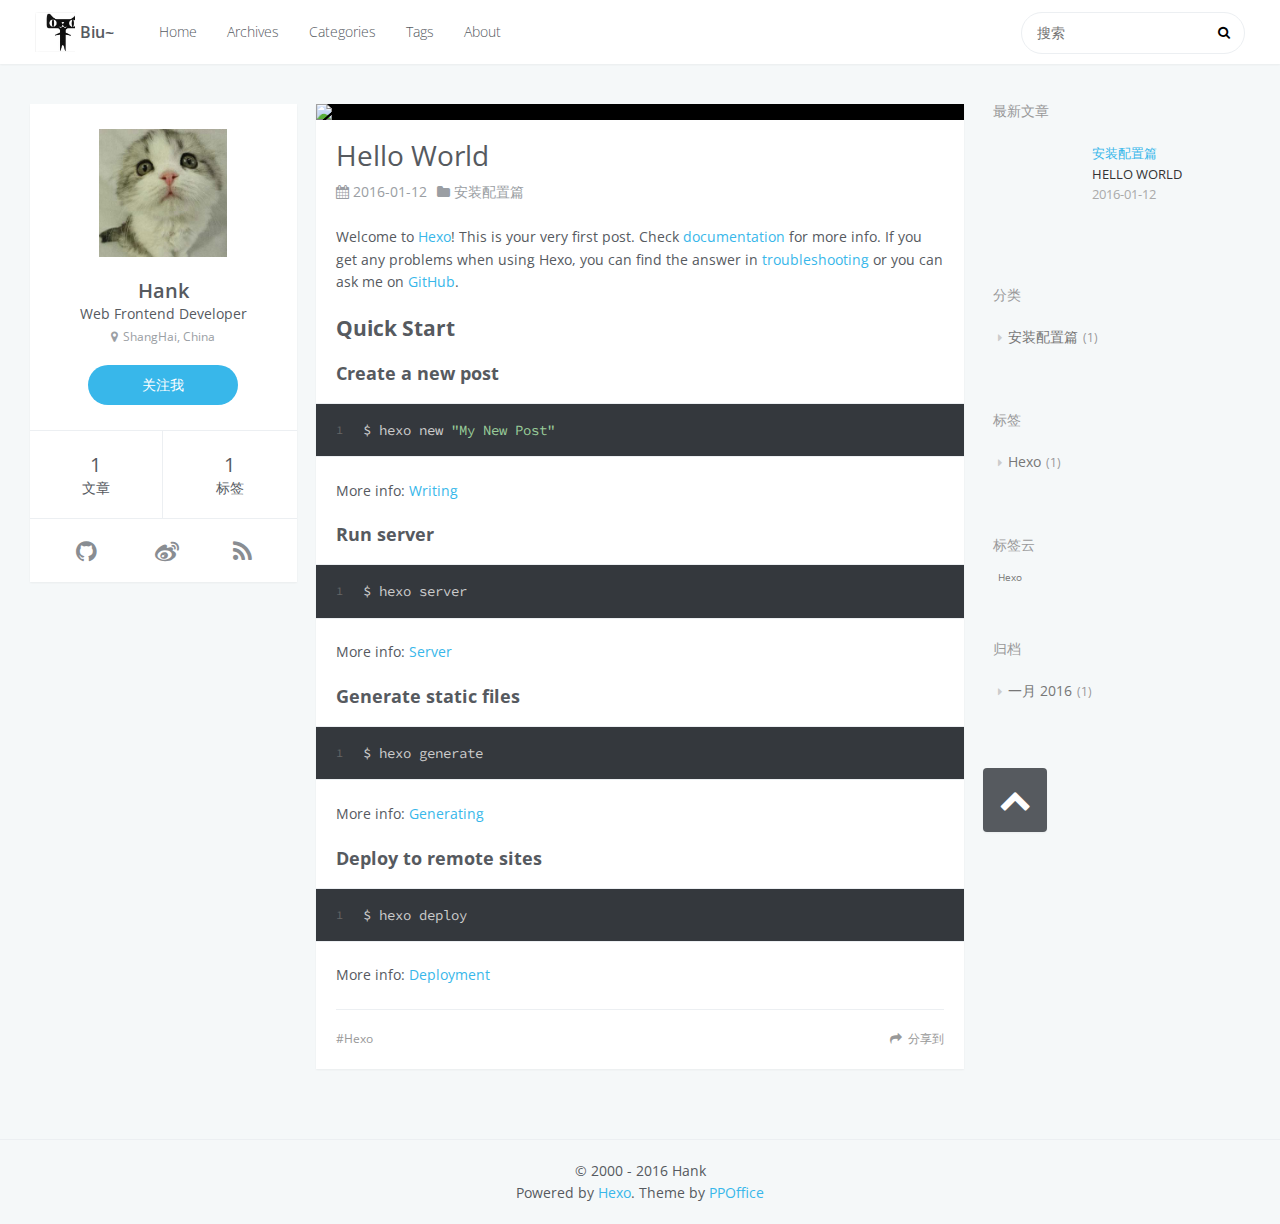
==== commit de0b564d: "create blog" ====
--- a/index.html
+++ b/index.html
@@ -16,7 +16,7 @@
 <meta name="twitter:description" content="Hank blog">
   
   
-    <link rel="icon" href="favicon.jpg">
+    <link rel="icon" href="css/images/favicon.jpg">
   
   
  <link href='https://fonts.googleapis.com/css?family=Open+Sans:400italic,400,600' rel='stylesheet' type='text/css'>
@@ -137,7 +137,7 @@
 <div class="article-gallery">
   <div class="article-gallery-photos">
     
-      <a class="article-gallery-img fancybox" href="http://bruce.u.qiniudn.com/2013/11/27/reading/photos-1.jpg" rel="gallery_cijapa8mg00006f9wgy55vdid">
+      <a class="article-gallery-img fancybox" href="http://bruce.u.qiniudn.com/2013/11/27/reading/photos-1.jpg" rel="gallery_cijavvogu00001t9wexierjek">
         <img src="http://bruce.u.qiniudn.com/2013/11/27/reading/photos-1.jpg" itemprop="image">
       </a>
     
@@ -188,7 +188,7 @@
       
     </div>
     <footer class="article-footer">
-      <a data-url="http://github.com/HankLiang/2016/01/12/hello-world/" data-id="cijapa8mg00006f9wgy55vdid" class="article-share-link">分享到</a>
+      <a data-url="http://github.com/HankLiang/2016/01/12/hello-world/" data-id="cijavvogu00001t9wexierjek" class="article-share-link">分享到</a>
       
       
   <ul class="article-tag-list"><li class="article-tag-list-item"><a class="article-tag-list-link" href="/tags/Hexo/">Hexo</a></li></ul>
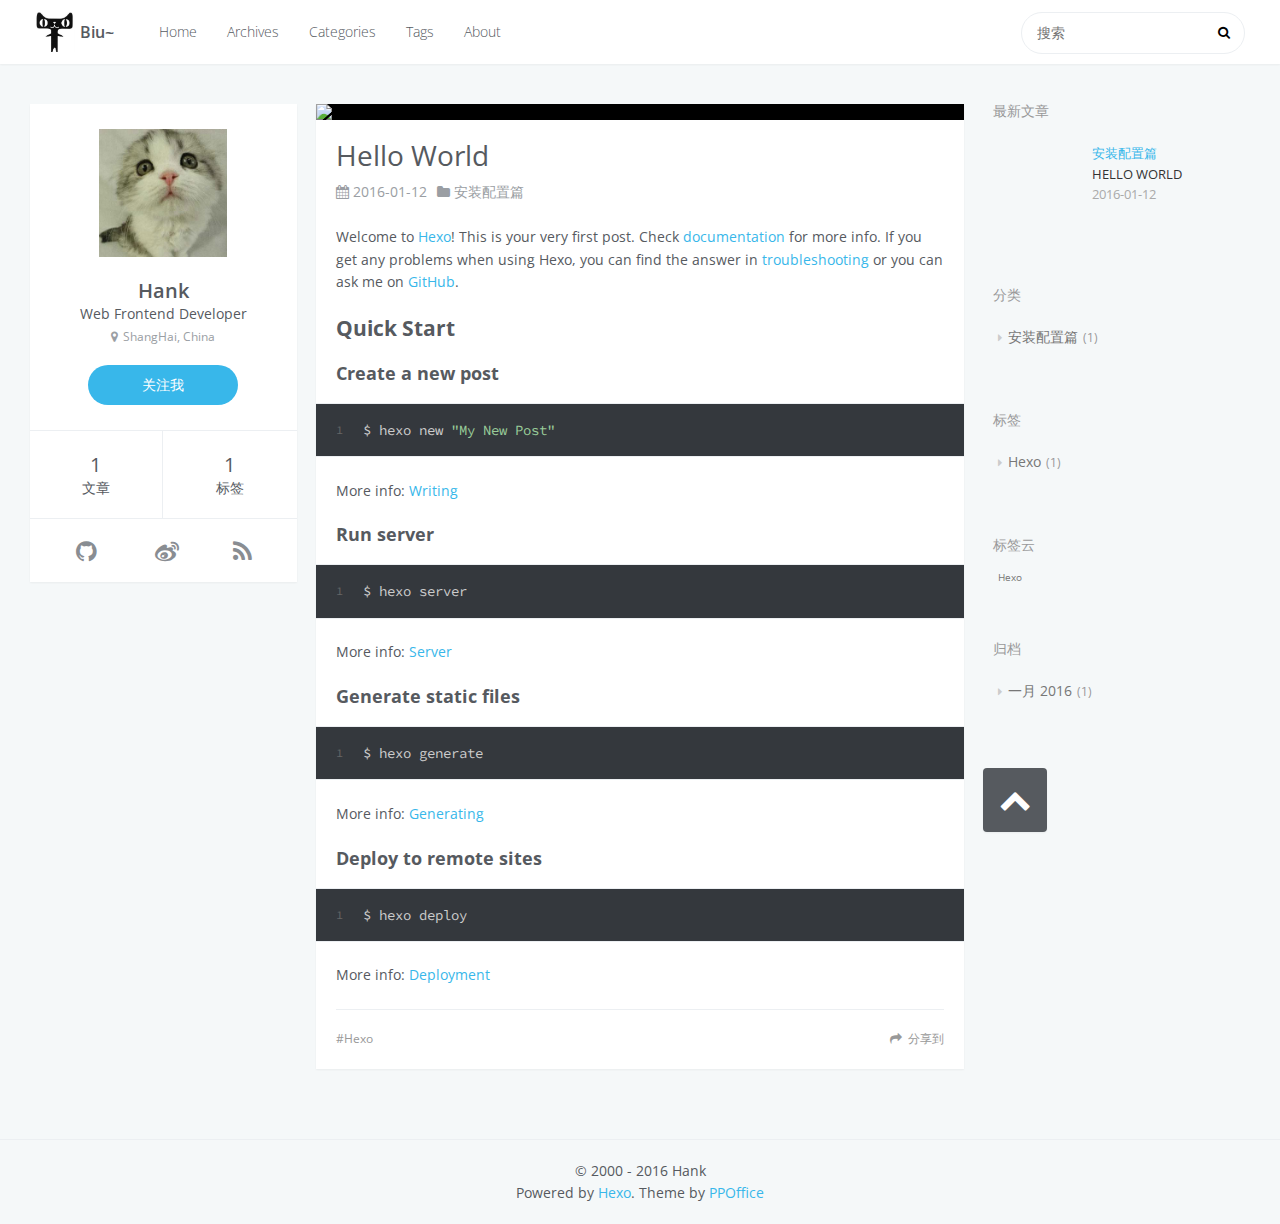
==== commit 5d0dfe0f: "create blog" ====
--- a/index.html
+++ b/index.html
@@ -137,7 +137,7 @@
 <div class="article-gallery">
   <div class="article-gallery-photos">
     
-      <a class="article-gallery-img fancybox" href="http://bruce.u.qiniudn.com/2013/11/27/reading/photos-1.jpg" rel="gallery_cijavvogu00001t9wexierjek">
+      <a class="article-gallery-img fancybox" href="http://bruce.u.qiniudn.com/2013/11/27/reading/photos-1.jpg" rel="gallery_cijb6ns3p0000im9wor4qs9c6">
         <img src="http://bruce.u.qiniudn.com/2013/11/27/reading/photos-1.jpg" itemprop="image">
       </a>
     
@@ -188,7 +188,7 @@
       
     </div>
     <footer class="article-footer">
-      <a data-url="http://github.com/HankLiang/2016/01/12/hello-world/" data-id="cijavvogu00001t9wexierjek" class="article-share-link">分享到</a>
+      <a data-url="http://github.com/HankLiang/2016/01/12/hello-world/" data-id="cijb6ns3p0000im9wor4qs9c6" class="article-share-link">分享到</a>
       
       
   <ul class="article-tag-list"><li class="article-tag-list-item"><a class="article-tag-list-link" href="/tags/Hexo/">Hexo</a></li></ul>
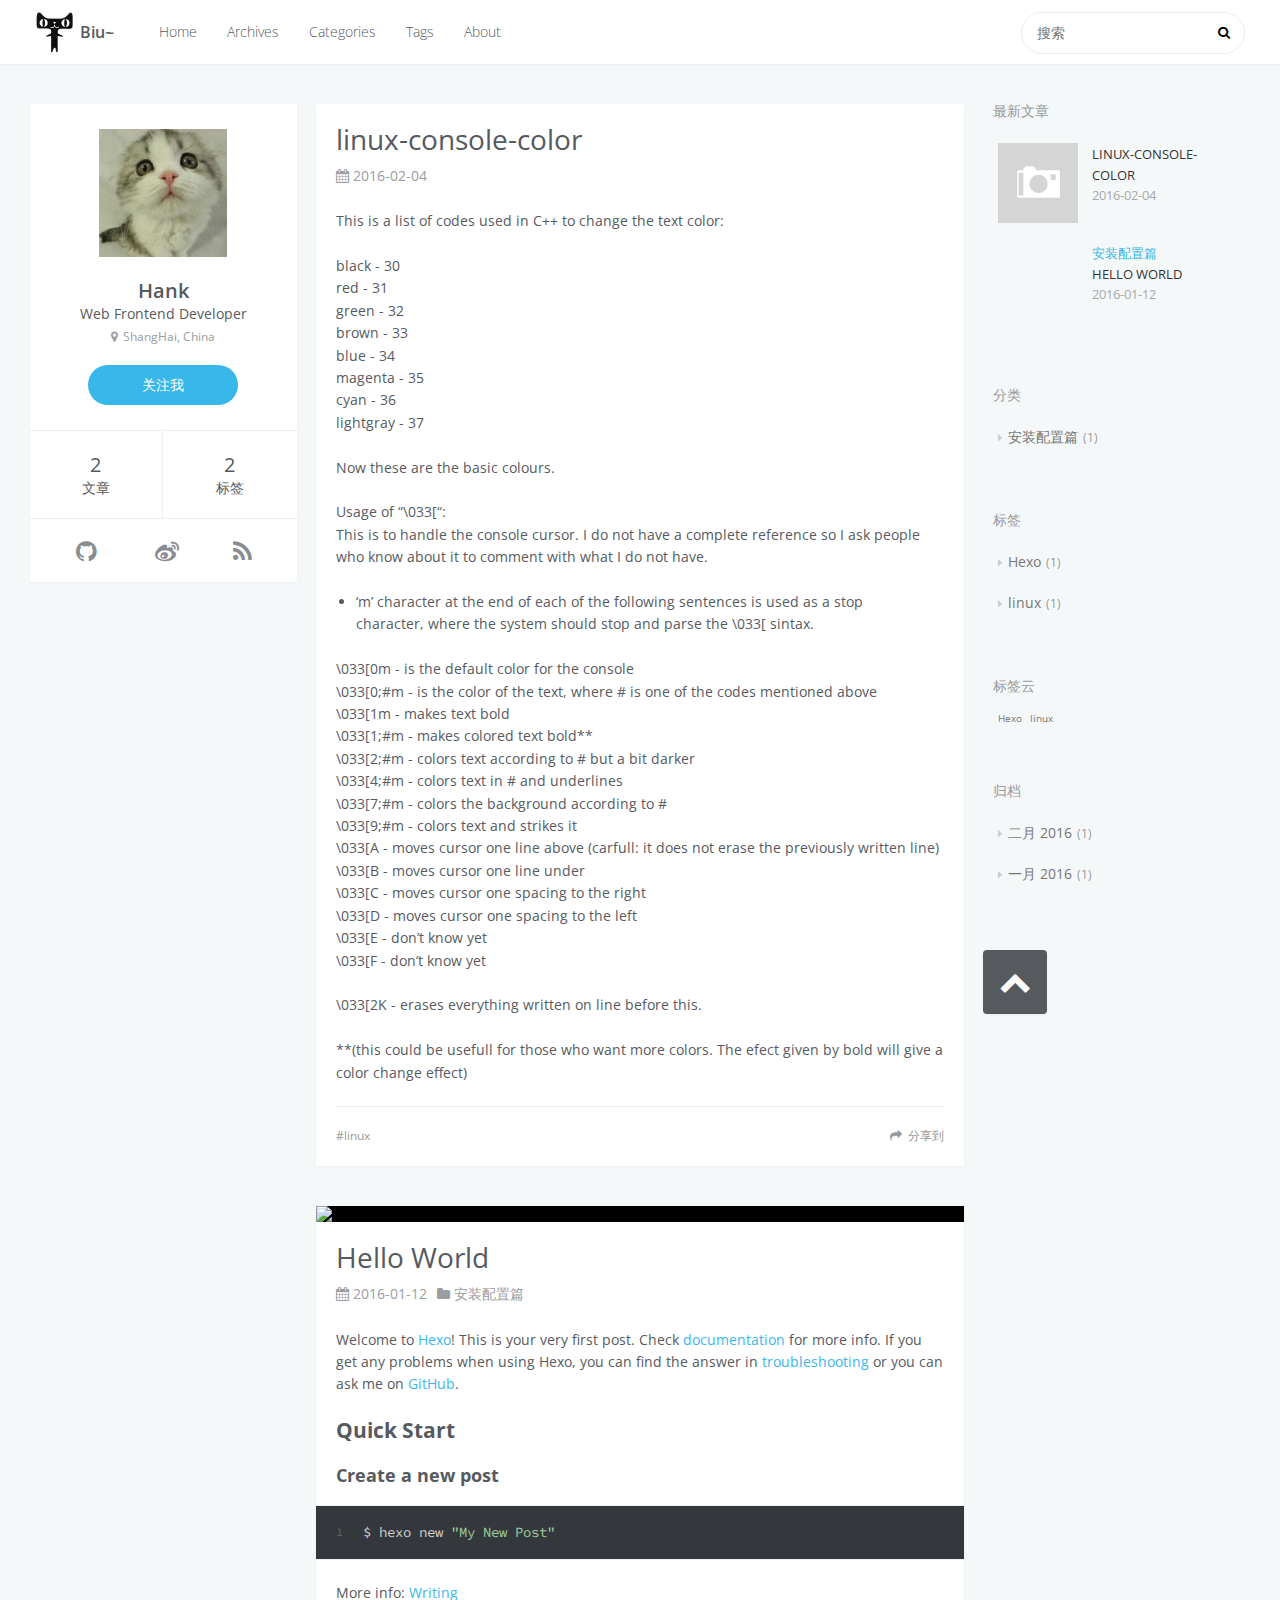
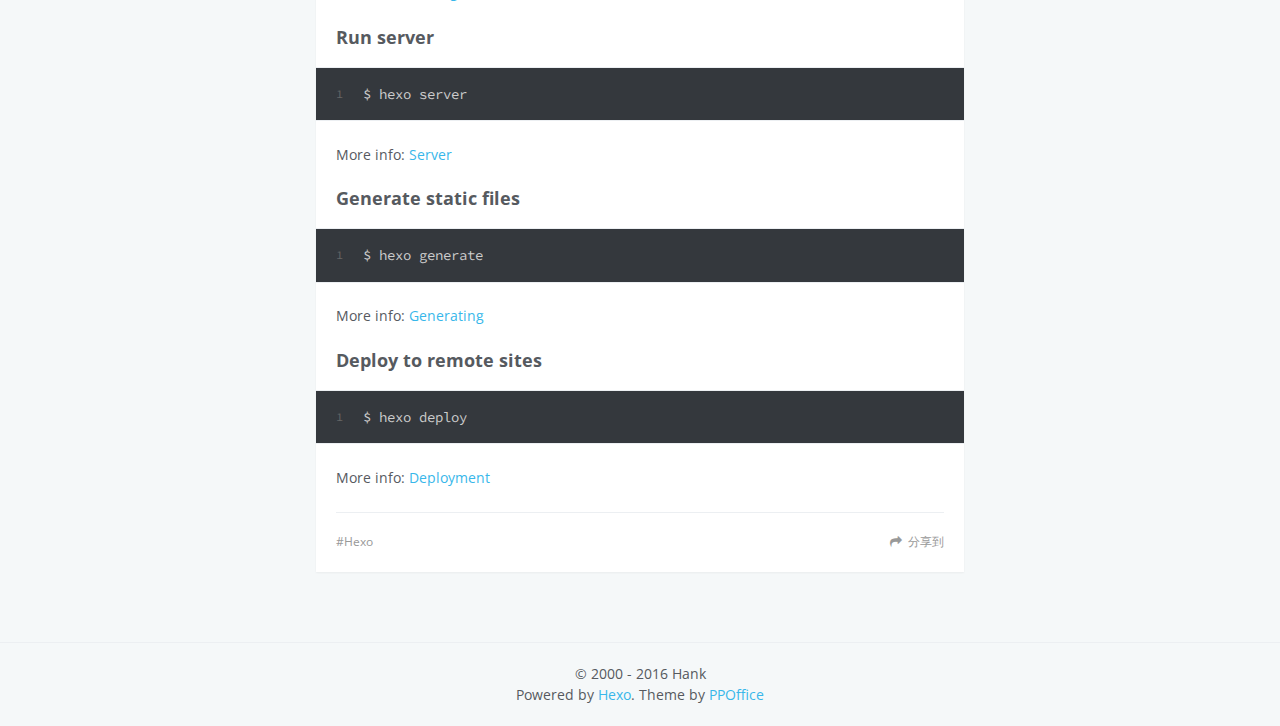
==== commit 88160273: "create blog" ====
--- a/index.html
+++ b/index.html
@@ -101,11 +101,11 @@
     </div>
     <div class="article-info profile-block">
       <div class="article-info-block">
-        1
+        2
         <span>文章</span>
       </div>
       <div class="article-info-block">
-        1
+        2
         <span>标签</span>
       </div>
     </div>
@@ -130,6 +130,63 @@
 
       
       <section id="main">
+      <article id="post-linux-console-color" class="article article-type-post" itemscope itemprop="blogPost">
+  <div class="article-inner">
+    
+    
+    
+      <header class="article-header">
+        
+  
+    <h1 itemprop="name">
+      <a class="article-title" href="/2016/02/04/linux-console-color/">linux-console-color</a>
+    </h1>
+  
+
+        <div class="article-meta">
+          
+  <div class="article-date">
+    <i class="fa fa-calendar"></i>
+    <a href="/2016/02/04/linux-console-color/">
+      <time datetime="2016-02-04T02:46:08.000Z" itemprop="datePublished">2016-02-04</time>
+    </a>
+  </div>
+
+
+          
+        </div>
+      </header>
+    
+    <div class="article-entry" itemprop="articleBody">
+      
+                
+        <p>This is a list of codes used in C++ to change the text color:</p>
+<p>black - 30<br>red - 31<br>green - 32<br>brown - 33<br>blue - 34<br>magenta - 35<br>cyan - 36<br>lightgray - 37</p>
+<p>Now these are the basic colours.</p>
+<p>Usage of “\033[“:<br>This is to handle the console cursor. I do not have a complete reference so I ask people who know about it to comment with what I do not have.</p>
+<ul>
+<li>‘m’ character at the end of each of the following sentences is used as a stop character, where the system should stop and parse the \033[ sintax.</li>
+</ul>
+<p>\033[0m - is the default color for the console<br>\033[0;#m - is the color of the text, where # is one of the codes mentioned above<br>\033[1m - makes text bold<br>\033[1;#m - makes colored text bold**<br>\033[2;#m - colors text according to # but a bit darker<br>\033[4;#m - colors text in # and underlines<br>\033[7;#m - colors the background according to #<br>\033[9;#m - colors text and strikes it<br>\033[A - moves cursor one line above (carfull: it does not erase the previously written line)<br>\033[B - moves cursor one line under<br>\033[C - moves cursor one spacing to the right<br>\033[D - moves cursor one spacing to the left<br>\033[E - don’t know yet<br>\033[F - don’t know yet</p>
+<p>\033[2K - erases everything written on line before this.</p>
+<p>**(this could be usefull for those who want more colors. The efect given by bold will give a color change effect)</p>
+
+      
+    </div>
+    <footer class="article-footer">
+      <a data-url="http://github.com/HankLiang/2016/02/04/linux-console-color/" data-id="cik7nyn7h0008zq9wci0jcjpr" class="article-share-link">分享到</a>
+      
+      
+  <ul class="article-tag-list"><li class="article-tag-list-item"><a class="article-tag-list-link" href="/tags/linux/">linux</a></li></ul>
+
+    </footer>
+  </div>
+  
+</article>
+
+
+
+    
       <article id="post-hello-world" class="article article-type-post" itemscope itemprop="blogPost">
   <div class="article-inner">
     
@@ -137,7 +194,7 @@
 <div class="article-gallery">
   <div class="article-gallery-photos">
     
-      <a class="article-gallery-img fancybox" href="http://bruce.u.qiniudn.com/2013/11/27/reading/photos-1.jpg" rel="gallery_cijb6ns3p0000im9wor4qs9c6">
+      <a class="article-gallery-img fancybox" href="http://bruce.u.qiniudn.com/2013/11/27/reading/photos-1.jpg" rel="gallery_cik7nyn6i0000zq9wmqlya3cc">
         <img src="http://bruce.u.qiniudn.com/2013/11/27/reading/photos-1.jpg" itemprop="image">
       </a>
     
@@ -188,7 +245,7 @@
       
     </div>
     <footer class="article-footer">
-      <a data-url="http://github.com/HankLiang/2016/01/12/hello-world/" data-id="cijb6ns3p0000im9wor4qs9c6" class="article-share-link">分享到</a>
+      <a data-url="http://github.com/HankLiang/2016/01/12/hello-world/" data-id="cik7nyn6i0000zq9wmqlya3cc" class="article-share-link">分享到</a>
       
       
   <ul class="article-tag-list"><li class="article-tag-list-item"><a class="article-tag-list-link" href="/tags/Hexo/">Hexo</a></li></ul>
@@ -209,6 +266,23 @@
     <h3 class="widget-title">最新文章</h3>
     <div class="widget">
       <ul id="recent-post" class="">
+        
+          <li>
+            
+            <div class="item-thumbnail">
+              <a href="/2016/02/04/linux-console-color/" class="thumbnail">
+  
+    <span class="thumbnail-image thumbnail-none"></span>
+  
+</a>
+            </div>
+            
+            <div class="item-inner">
+              <p class="item-category"></p>
+              <p class="item-title"><a href="/2016/02/04/linux-console-color/" class="title">linux-console-color</a></p>
+              <p class="item-date"><time datetime="2016-02-04T02:46:08.000Z" itemprop="datePublished">2016-02-04</time></p>
+            </div>
+          </li>
         
           <li>
             
@@ -245,7 +319,7 @@
   <div class="widget-wrap">
     <h3 class="widget-title">标签</h3>
     <div class="widget">
-      <ul class="tag-list"><li class="tag-list-item"><a class="tag-list-link" href="/tags/Hexo/">Hexo</a><span class="tag-list-count">1</span></li></ul>
+      <ul class="tag-list"><li class="tag-list-item"><a class="tag-list-link" href="/tags/Hexo/">Hexo</a><span class="tag-list-count">1</span></li><li class="tag-list-item"><a class="tag-list-link" href="/tags/linux/">linux</a><span class="tag-list-count">1</span></li></ul>
     </div>
   </div>
 
@@ -254,7 +328,7 @@
   <div class="widget-wrap">
     <h3 class="widget-title">标签云</h3>
     <div class="widget tagcloud">
-      <a href="/tags/Hexo/" style="font-size: 10px;">Hexo</a>
+      <a href="/tags/Hexo/" style="font-size: 10px;">Hexo</a> <a href="/tags/linux/" style="font-size: 10px;">linux</a>
     </div>
   </div>
 
@@ -263,7 +337,7 @@
   <div class="widget-wrap">
     <h3 class="widget-title">归档</h3>
     <div class="widget">
-      <ul class="archive-list"><li class="archive-list-item"><a class="archive-list-link" href="/archives/2016/01/">一月 2016</a><span class="archive-list-count">1</span></li></ul>
+      <ul class="archive-list"><li class="archive-list-item"><a class="archive-list-link" href="/archives/2016/02/">二月 2016</a><span class="archive-list-count">1</span></li><li class="archive-list-item"><a class="archive-list-link" href="/archives/2016/01/">一月 2016</a><span class="archive-list-count">1</span></li></ul>
     </div>
   </div>
 
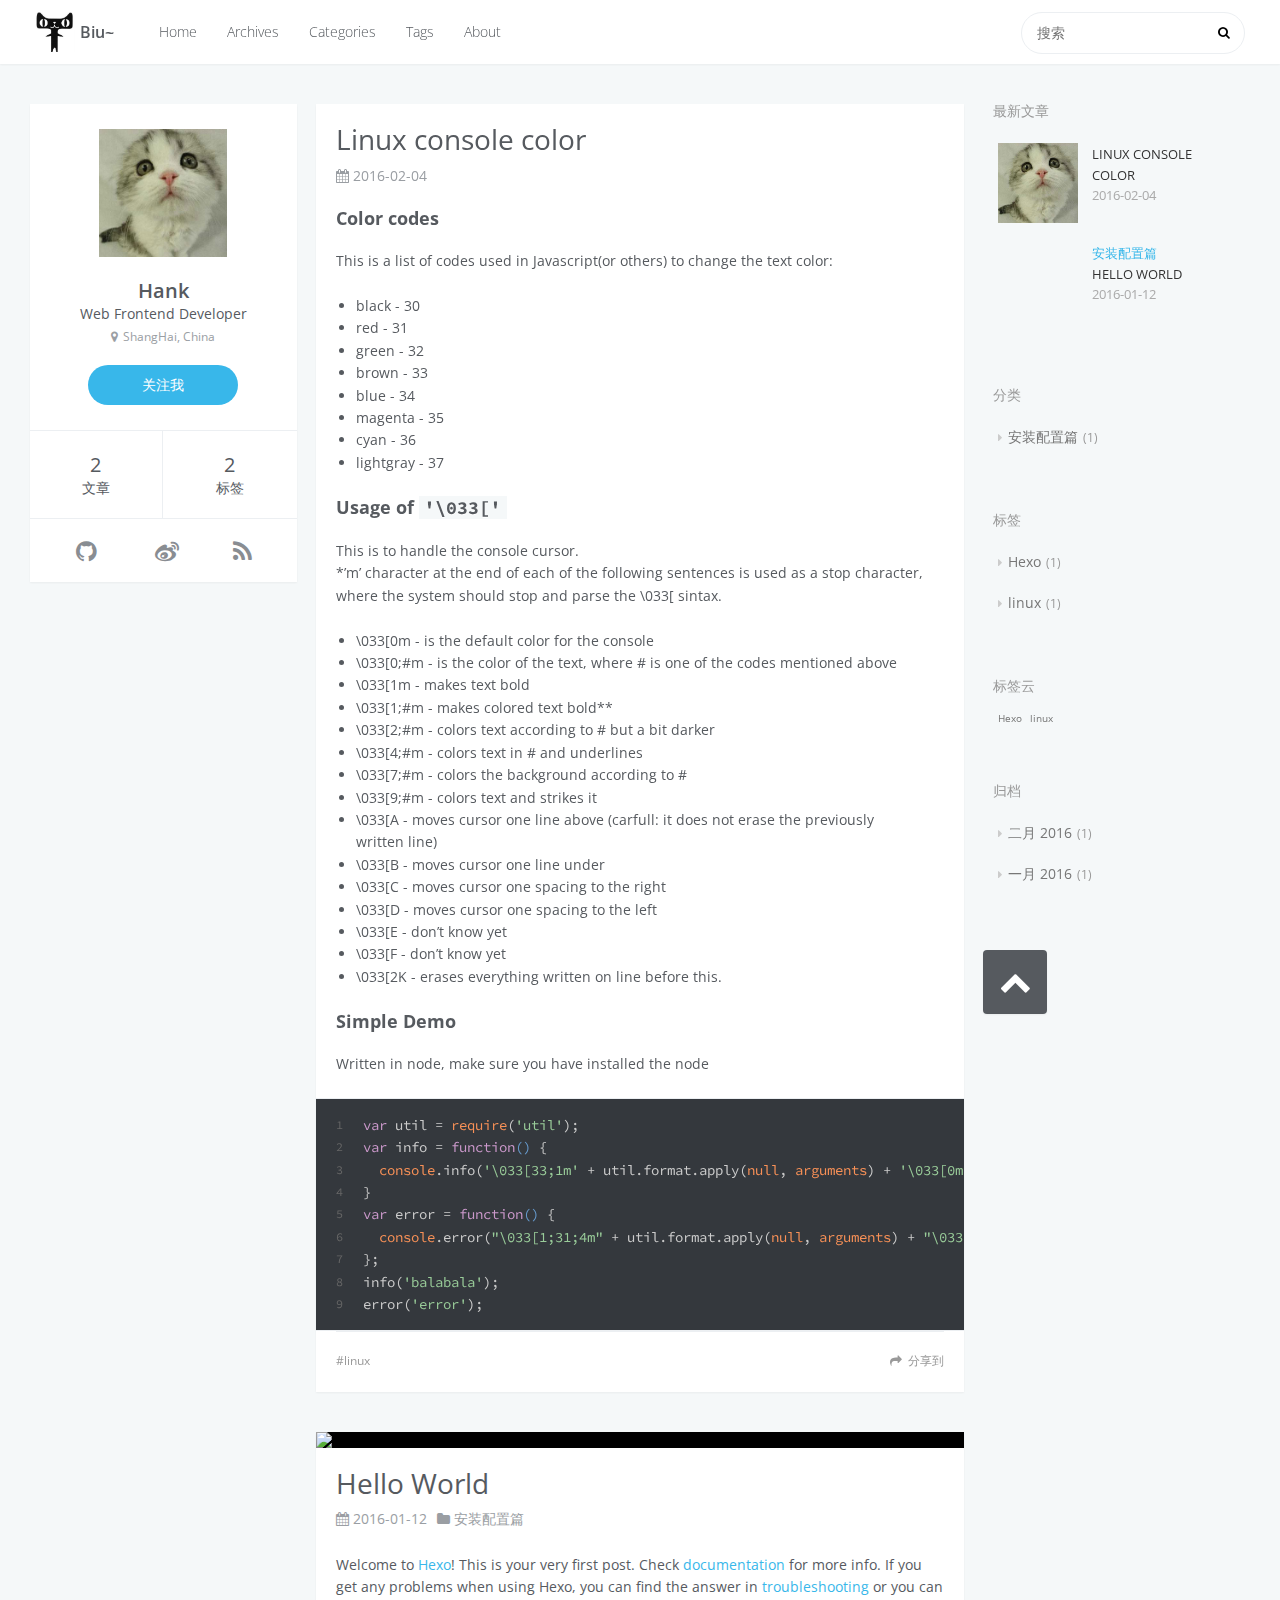
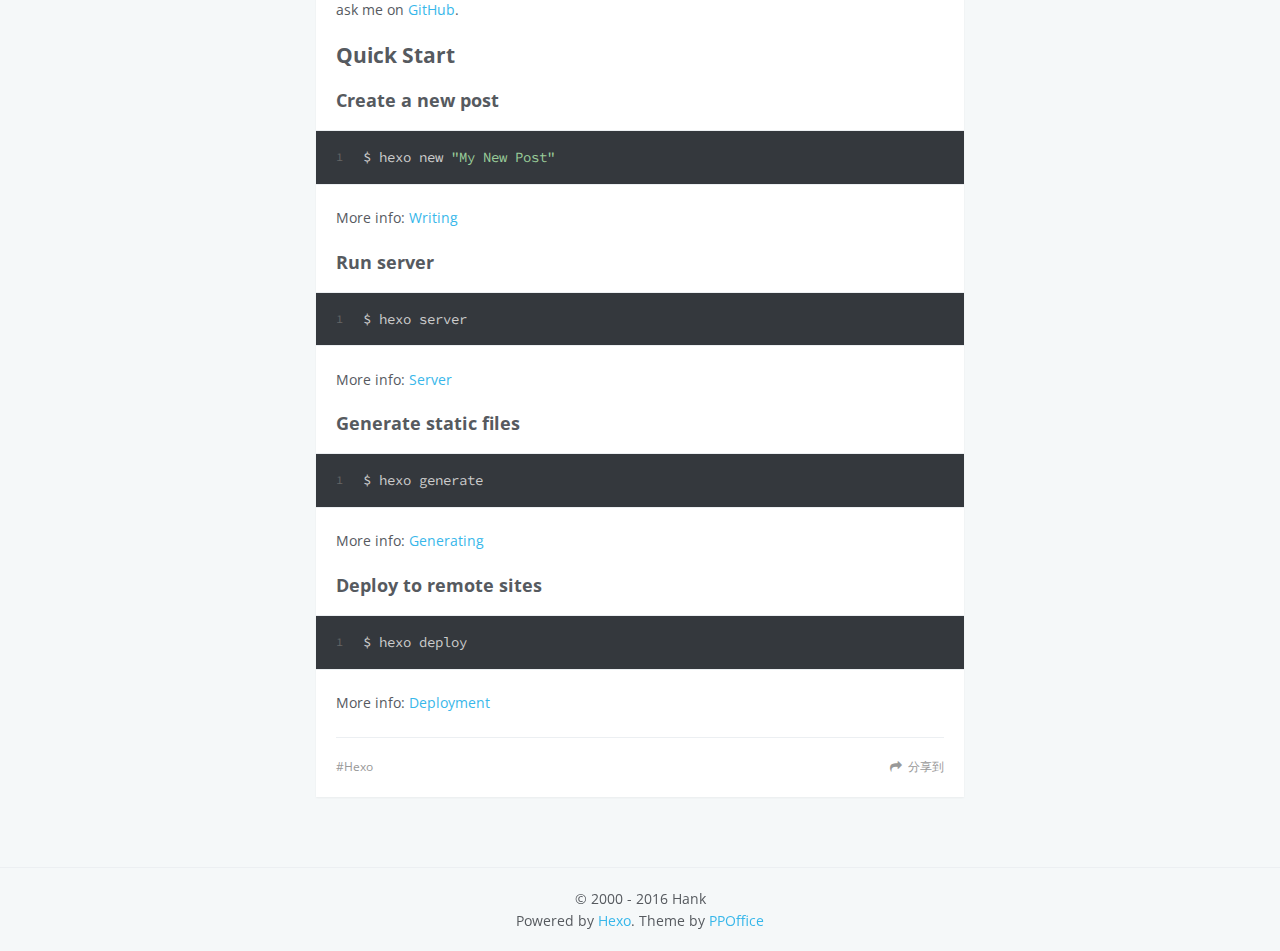
==== commit 5160132f: "create blog" ====
--- a/index.html
+++ b/index.html
@@ -139,7 +139,7 @@
         
   
     <h1 itemprop="name">
-      <a class="article-title" href="/2016/02/04/linux-console-color/">linux-console-color</a>
+      <a class="article-title" href="/2016/02/04/linux-console-color/">Linux console color</a>
     </h1>
   
 
@@ -160,21 +160,42 @@
     <div class="article-entry" itemprop="articleBody">
       
                 
-        <p>This is a list of codes used in C++ to change the text color:</p>
-<p>black - 30<br>red - 31<br>green - 32<br>brown - 33<br>blue - 34<br>magenta - 35<br>cyan - 36<br>lightgray - 37</p>
-<p>Now these are the basic colours.</p>
-<p>Usage of “\033[“:<br>This is to handle the console cursor. I do not have a complete reference so I ask people who know about it to comment with what I do not have.</p>
+        <h3 id="Color_codes"><a href="#Color_codes" class="headerlink" title="Color codes"></a>Color codes</h3><p>This is a list of codes used in Javascript(or others) to change the text color:</p>
 <ul>
-<li>‘m’ character at the end of each of the following sentences is used as a stop character, where the system should stop and parse the \033[ sintax.</li>
+<li>black - 30</li>
+<li>red - 31</li>
+<li>green - 32</li>
+<li>brown - 33</li>
+<li>blue - 34</li>
+<li>magenta - 35</li>
+<li>cyan - 36</li>
+<li>lightgray - 37</li>
 </ul>
-<p>\033[0m - is the default color for the console<br>\033[0;#m - is the color of the text, where # is one of the codes mentioned above<br>\033[1m - makes text bold<br>\033[1;#m - makes colored text bold**<br>\033[2;#m - colors text according to # but a bit darker<br>\033[4;#m - colors text in # and underlines<br>\033[7;#m - colors the background according to #<br>\033[9;#m - colors text and strikes it<br>\033[A - moves cursor one line above (carfull: it does not erase the previously written line)<br>\033[B - moves cursor one line under<br>\033[C - moves cursor one spacing to the right<br>\033[D - moves cursor one spacing to the left<br>\033[E - don’t know yet<br>\033[F - don’t know yet</p>
-<p>\033[2K - erases everything written on line before this.</p>
-<p>**(this could be usefull for those who want more colors. The efect given by bold will give a color change effect)</p>
+<h3 id="Usage_of__26_2339_3B_5C033_5B_26_2339_3B"><a href="#Usage_of__26_2339_3B_5C033_5B_26_2339_3B" class="headerlink" title="Usage of &#39;\033[&#39;"></a>Usage of <code>&#39;\033[&#39;</code></h3><p>This is to handle the console cursor.<br>*’m’ character at the end of each of the following sentences is used as a stop character, where the system should stop and parse the \033[ sintax.</p>
+<ul>
+<li>\033[0m - is the default color for the console</li>
+<li>\033[0;#m - is the color of the text, where # is one of the codes mentioned above</li>
+<li>\033[1m - makes text bold</li>
+<li>\033[1;#m - makes colored text bold**</li>
+<li>\033[2;#m - colors text according to # but a bit darker</li>
+<li>\033[4;#m - colors text in # and underlines</li>
+<li>\033[7;#m - colors the background according to #</li>
+<li>\033[9;#m - colors text and strikes it</li>
+<li>\033[A - moves cursor one line above (carfull: it does not erase the previously written line)</li>
+<li>\033[B - moves cursor one line under</li>
+<li>\033[C - moves cursor one spacing to the right</li>
+<li>\033[D - moves cursor one spacing to the left</li>
+<li>\033[E - don’t know yet</li>
+<li>\033[F - don’t know yet</li>
+<li>\033[2K - erases everything written on line before this.</li>
+</ul>
+<h3 id="Simple_Demo"><a href="#Simple_Demo" class="headerlink" title="Simple Demo"></a>Simple Demo</h3><p>Written in node, make sure you have installed the node</p>
+<figure class="highlight javascript"><table><tr><td class="gutter"><pre><span class="line">1</span><br><span class="line">2</span><br><span class="line">3</span><br><span class="line">4</span><br><span class="line">5</span><br><span class="line">6</span><br><span class="line">7</span><br><span class="line">8</span><br><span class="line">9</span><br></pre></td><td class="code"><pre><span class="line"><span class="keyword">var</span> util = <span class="built_in">require</span>(<span class="string">'util'</span>);</span><br><span class="line"><span class="keyword">var</span> info = <span class="function"><span class="keyword">function</span>(<span class="params"></span>) </span>&#123;</span><br><span class="line">  <span class="built_in">console</span>.info(<span class="string">'\033[33;1m'</span> + util.format.apply(<span class="literal">null</span>, <span class="built_in">arguments</span>) + <span class="string">'\033[0m'</span>);</span><br><span class="line">&#125;</span><br><span class="line"><span class="keyword">var</span> error = <span class="function"><span class="keyword">function</span>(<span class="params"></span>) </span>&#123;</span><br><span class="line">  <span class="built_in">console</span>.error(<span class="string">"\033[1;31;4m"</span> + util.format.apply(<span class="literal">null</span>, <span class="built_in">arguments</span>) + <span class="string">"\033[0m"</span>);</span><br><span class="line">&#125;;</span><br><span class="line">info(<span class="string">'balabala'</span>);</span><br><span class="line">error(<span class="string">'error'</span>);</span><br></pre></td></tr></table></figure>
 
       
     </div>
     <footer class="article-footer">
-      <a data-url="http://github.com/HankLiang/2016/02/04/linux-console-color/" data-id="cik7nyn7h0008zq9wci0jcjpr" class="article-share-link">分享到</a>
+      <a data-url="http://github.com/HankLiang/2016/02/04/linux-console-color/" data-id="cikae9nh40008sm9wu3yr0bok" class="article-share-link">分享到</a>
       
       
   <ul class="article-tag-list"><li class="article-tag-list-item"><a class="article-tag-list-link" href="/tags/linux/">linux</a></li></ul>
@@ -194,7 +215,7 @@
 <div class="article-gallery">
   <div class="article-gallery-photos">
     
-      <a class="article-gallery-img fancybox" href="http://bruce.u.qiniudn.com/2013/11/27/reading/photos-1.jpg" rel="gallery_cik7nyn6i0000zq9wmqlya3cc">
+      <a class="article-gallery-img fancybox" href="http://bruce.u.qiniudn.com/2013/11/27/reading/photos-1.jpg" rel="gallery_cikae9nga0000sm9we27t1ti5">
         <img src="http://bruce.u.qiniudn.com/2013/11/27/reading/photos-1.jpg" itemprop="image">
       </a>
     
@@ -245,7 +266,7 @@
       
     </div>
     <footer class="article-footer">
-      <a data-url="http://github.com/HankLiang/2016/01/12/hello-world/" data-id="cik7nyn6i0000zq9wmqlya3cc" class="article-share-link">分享到</a>
+      <a data-url="http://github.com/HankLiang/2016/01/12/hello-world/" data-id="cikae9nga0000sm9we27t1ti5" class="article-share-link">分享到</a>
       
       
   <ul class="article-tag-list"><li class="article-tag-list-item"><a class="article-tag-list-link" href="/tags/Hexo/">Hexo</a></li></ul>
@@ -279,7 +300,7 @@
             
             <div class="item-inner">
               <p class="item-category"></p>
-              <p class="item-title"><a href="/2016/02/04/linux-console-color/" class="title">linux-console-color</a></p>
+              <p class="item-title"><a href="/2016/02/04/linux-console-color/" class="title">Linux console color</a></p>
               <p class="item-date"><time datetime="2016-02-04T02:46:08.000Z" itemprop="datePublished">2016-02-04</time></p>
             </div>
           </li>
--- a/css/style.css
+++ b/css/style.css
@@ -1403,7 +1403,7 @@
   background-position: center;
 }
 .archive-article-thumbnail .thumbnail .thumbnail-none {
-  background-image: url("images/thumb-default-small.png");
+  background-image: url("images/avatar.jpg");
 }
 @media screen and (max-width: 559px) {
   .archive-article-thumbnail .thumbnail {
@@ -1972,7 +1972,7 @@
   background-position: center;
 }
 #recent-post li .item-thumbnail .thumbnail .thumbnail-none {
-  background-image: url("images/thumb-default-small.png");
+  background-image: url("images/avatar.jpg");
   -webkit-background-size: 100% 100%;
   -moz-background-size: 100% 100%;
   background-size: 100% 100%;
